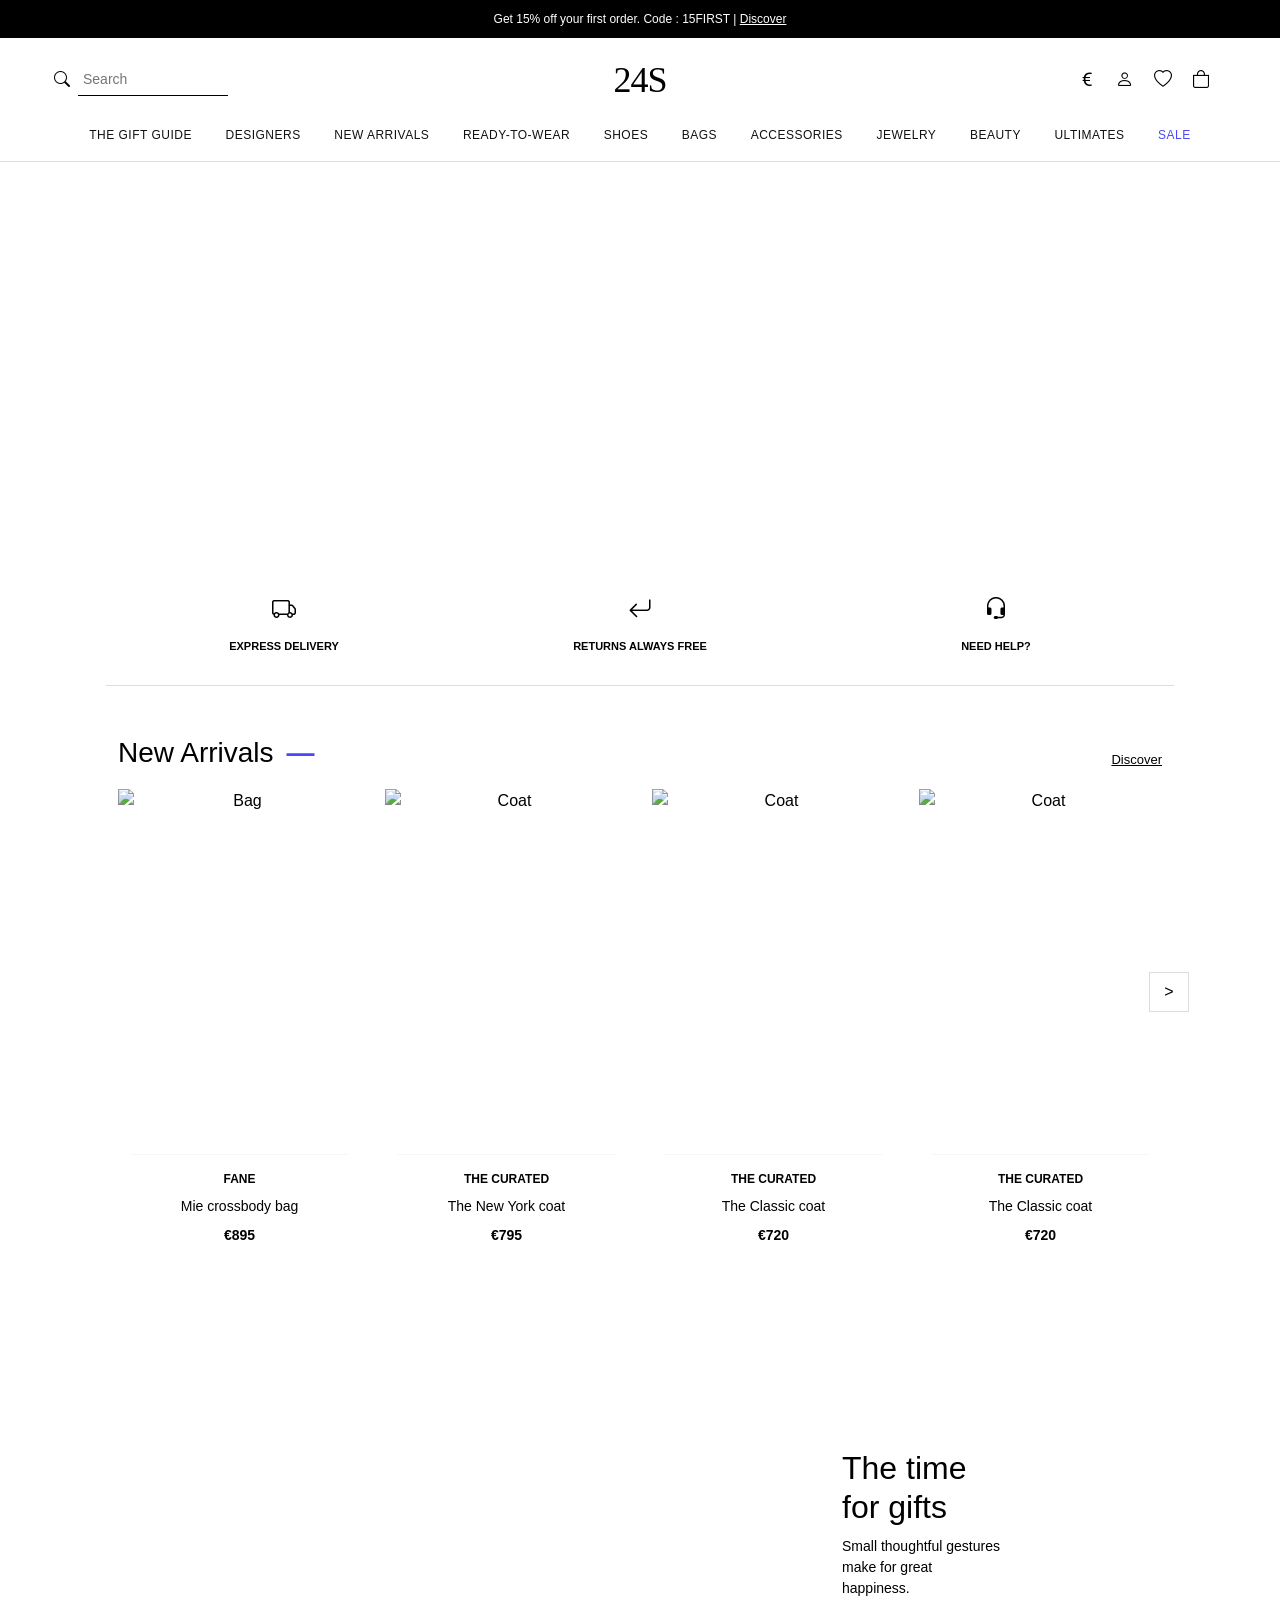
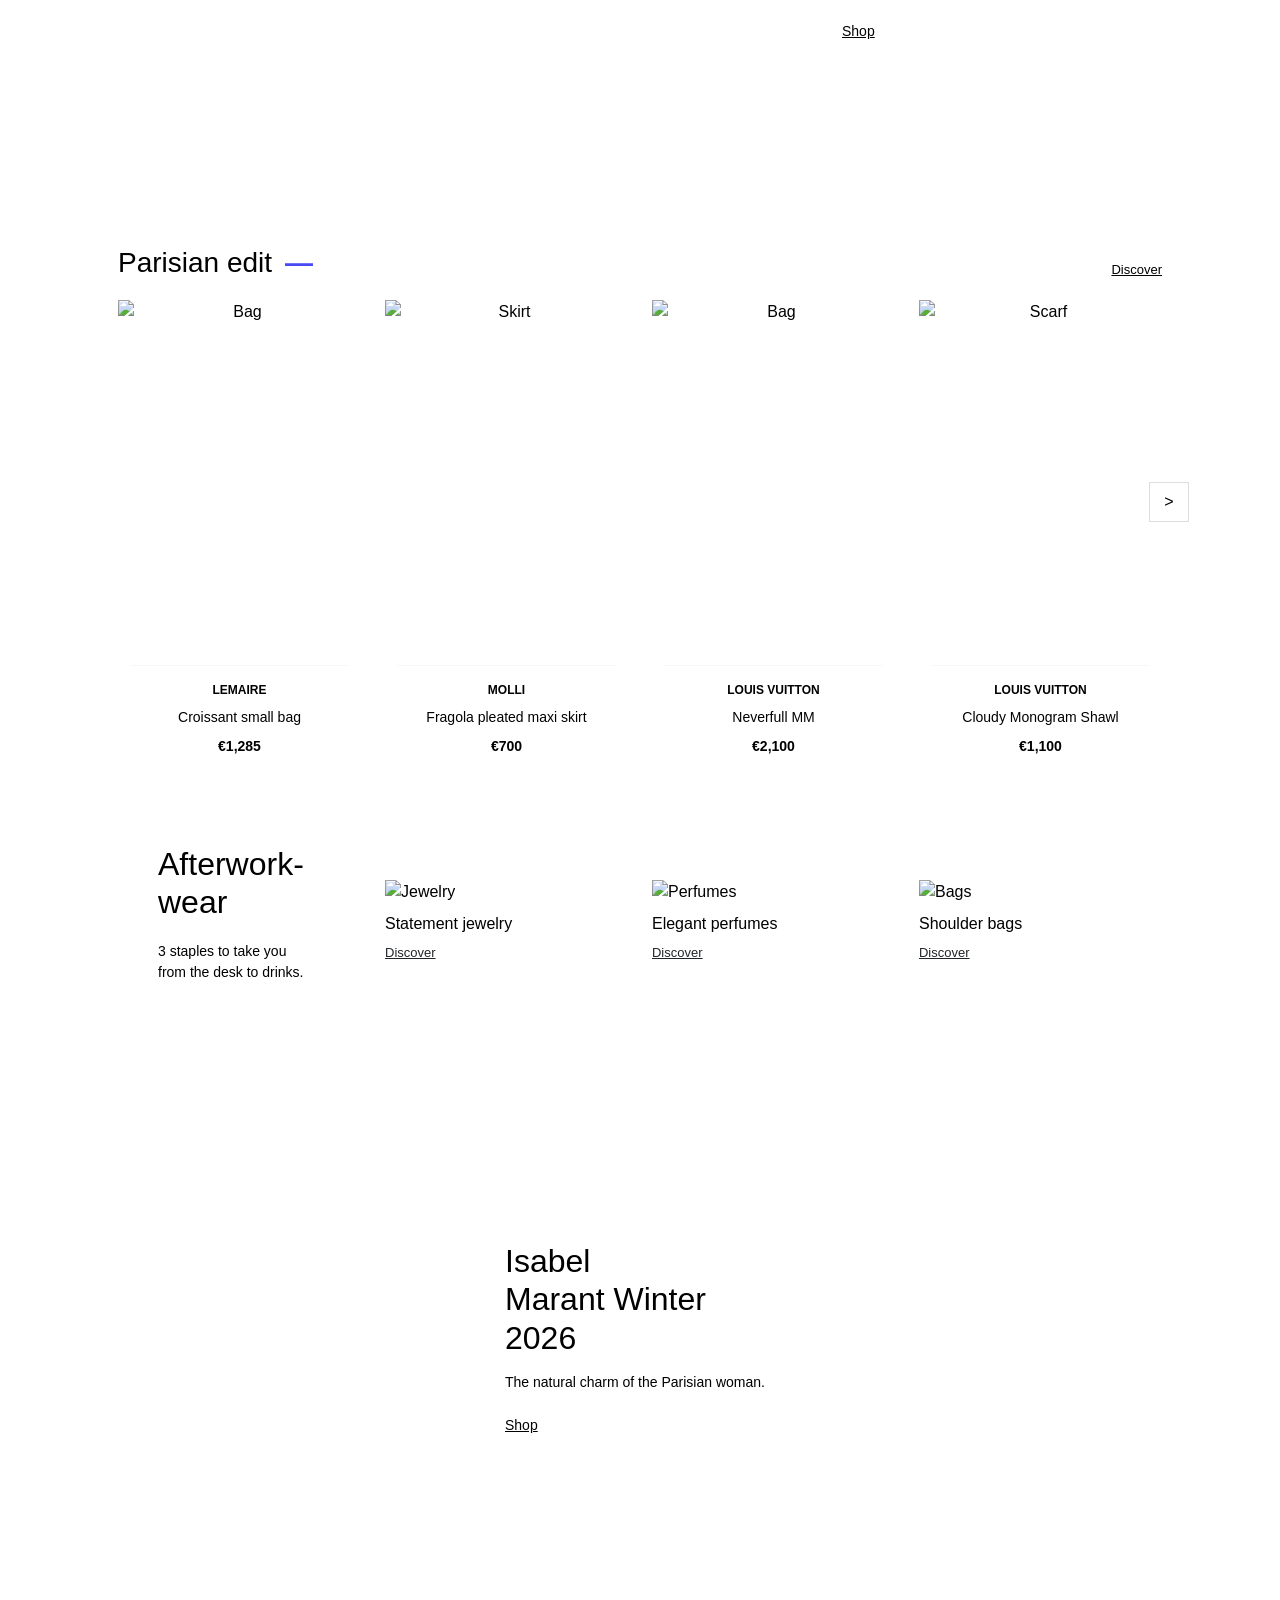
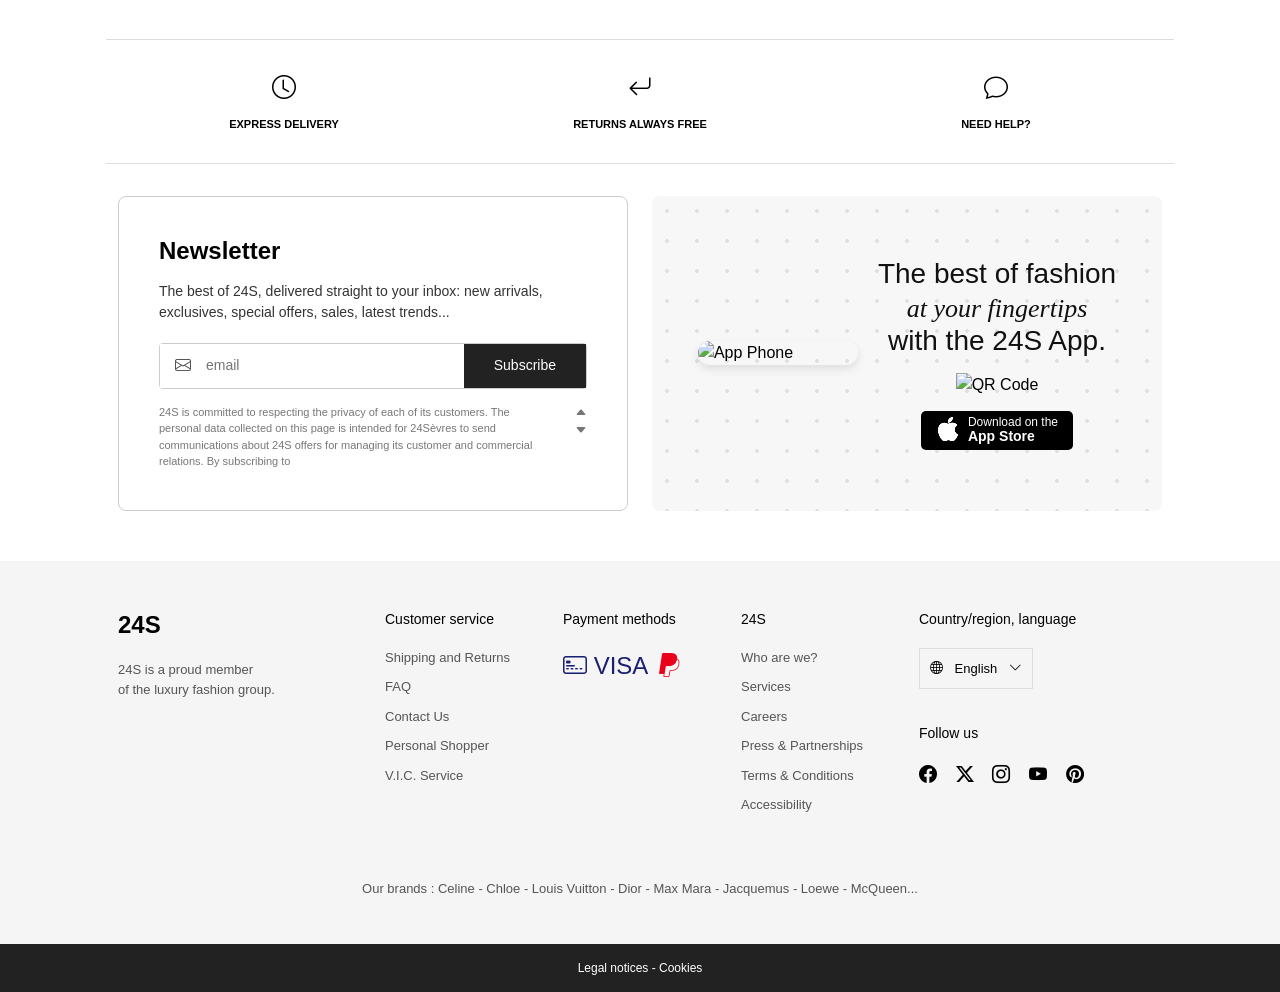
==== midterm/index.html @ 33069386 "midterm: baseline copy" ====
<!doctype html>
<html lang="en">
  <head>
    <meta charset="UTF-8" />
    <meta name="viewport" content="width=device-width, initial-scale=1.0" />
    <title>24S Store</title>
    <link
      href="https://cdn.jsdelivr.net/npm/bootstrap@5.3.2/dist/css/bootstrap.min.css"
      rel="stylesheet"
    />
    <link
      rel="stylesheet"
      href="https://cdn.jsdelivr.net/npm/bootstrap-icons@1.11.1/font/bootstrap-icons.css"
    />
    <link rel="stylesheet" href="css/styles.css" />
  </head>
  <body>
    <!-- Top Bar -->
    <div class="top-bar">
      Get 15% off your first order. Code : 15FIRST |
      <a href="#" style="color: white">Discover</a>
    </div>

    <!-- Header -->
    <header>
      <div class="container-fluid px-4">
        <div class="row header-top align-items-center">
          <div class="col-5 d-flex align-items-center">
            <button
              class="navbar-toggler border-0 d-lg-none me-3"
              type="button"
              data-bs-toggle="collapse"
              data-bs-target="#mainNav"
              style="background: transparent; padding: 0"
            >
              <i class="bi bi-list fs-2"></i>
            </button>
            <div class="search-box d-lg-flex">
              <i class="bi bi-search"></i>
              <input
                type="text"
                placeholder="Search"
                class="d-none d-lg-block ms-2"
              />
            </div>
          </div>
          <div class="col-2 text-center">
            <a href="index.html" class="logo">24S</a>
          </div>
          <div class="col-5 d-flex justify-content-end align-items-center">
            <div class="icons d-md-flex me-3">
              <a href="#"><i class="bi bi-currency-euro"></i></a>
              <a href="#"><i class="bi bi-person"></i></a>
              <a href="#"><i class="bi bi-heart"></i></a>
              <a href="#"><i class="bi bi-bag"></i></a>
            </div>
          </div>
        </div>

        <div class="collapse d-lg-block" id="mainNav">
          <ul class="nav-links list-unstyled">
            <li class="nav-item">
              <a href="#">The Gift Guide</a>
              <div class="dropdown-menu">
                <div class="row">
                  <div class="col-lg-3 col-6">
                    <a href="#" class="dropdown-item">Gifts for Her</a
                    ><a href="#" class="dropdown-item">Gifts for Him</a>
                  </div>
                  <div class="col-lg-3 col-6">
                    <a href="#" class="dropdown-item">Under €100</a
                    ><a href="#" class="dropdown-item">Under €200</a>
                  </div>
                  <div class="col-lg-3 col-6">
                    <a href="#" class="dropdown-item">Luxury Gifts</a
                    ><a href="#" class="dropdown-item">Beauty Gifts</a>
                  </div>
                  <div class="col-lg-3 col-6">
                    <a href="#" class="dropdown-item">Gift Cards</a
                    ><a href="#" class="dropdown-item">View All</a>
                  </div>
                </div>
              </div>
            </li>
            <li class="nav-item">
              <a href="#">Designers</a>
              <div class="dropdown-menu">
                <div class="row">
                  <div class="col-lg-3 col-6">
                    <a href="#" class="dropdown-item">All brands</a
                    ><a href="#" class="dropdown-item">New brands</a>
                  </div>
                  <div class="col-lg-3 col-6">
                    <a href="#" class="dropdown-item">Chloé</a
                    ><a href="#" class="dropdown-item">Dior</a>
                  </div>
                  <div class="col-lg-3 col-6">
                    <a href="#" class="dropdown-item">Louis Vuitton</a
                    ><a href="#" class="dropdown-item">Marni</a>
                  </div>
                  <div class="col-lg-3 col-6">
                    <a href="#" class="dropdown-item">Prada</a
                    ><a href="#" class="dropdown-item">The Row</a>
                  </div>
                </div>
              </div>
            </li>
            <li class="nav-item">
              <a href="#">New Arrivals</a>
              <div class="dropdown-menu">
                <div class="row">
                  <div class="col-lg-3 col-6">
                    <a href="#" class="dropdown-item">New Today</a
                    ><a href="#" class="dropdown-item">New This Week</a>
                  </div>
                  <div class="col-lg-3 col-6">
                    <a href="#" class="dropdown-item">The Fall Edit</a
                    ><a href="#" class="dropdown-item">Winter 2026</a>
                  </div>
                  <div class="col-lg-3 col-6">
                    <a href="#" class="dropdown-item">Just Landed Bags</a
                    ><a href="#" class="dropdown-item">New Shoes</a>
                  </div>
                  <div class="col-lg-3 col-6">
                    <a href="#" class="dropdown-item">Shop All New</a
                    ><a href="#" class="dropdown-item">Trending Now</a>
                  </div>
                </div>
              </div>
            </li>
            <li class="nav-item">
              <a href="#">Ready-to-wear</a>
              <div class="dropdown-menu">
                <div class="row">
                  <div class="col-lg-3 col-6">
                    <a href="#" class="dropdown-item">Coats & Jackets</a
                    ><a href="#" class="dropdown-item">Dresses</a>
                  </div>
                  <div class="col-lg-3 col-6">
                    <a href="#" class="dropdown-item">Knitwear</a
                    ><a href="#" class="dropdown-item">Tops & Shirts</a>
                  </div>
                  <div class="col-lg-3 col-6">
                    <a href="#" class="dropdown-item">Trousers & Jeans</a
                    ><a href="#" class="dropdown-item">Skirts</a>
                  </div>
                  <div class="col-lg-3 col-6">
                    <a href="#" class="dropdown-item">Suits</a
                    ><a href="#" class="dropdown-item">Loungewear</a>
                  </div>
                </div>
              </div>
            </li>
            <li class="nav-item">
              <a href="#">Shoes</a>
              <div class="dropdown-menu">
                <div class="row">
                  <div class="col-lg-3 col-6">
                    <a href="#" class="dropdown-item">Boots</a
                    ><a href="#" class="dropdown-item">Sneakers</a>
                  </div>
                  <div class="col-lg-3 col-6">
                    <a href="#" class="dropdown-item">Heels</a
                    ><a href="#" class="dropdown-item">Flats</a>
                  </div>
                  <div class="col-lg-3 col-6">
                    <a href="#" class="dropdown-item">Sandals</a
                    ><a href="#" class="dropdown-item">Mules</a>
                  </div>
                  <div class="col-lg-3 col-6">
                    <a href="#" class="dropdown-item">Loafers</a
                    ><a href="#" class="dropdown-item">View All</a>
                  </div>
                </div>
              </div>
            </li>
            <li class="nav-item">
              <a href="#">Bags</a>
              <div class="dropdown-menu">
                <div class="row">
                  <div class="col-lg-3 col-6">
                    <a href="#" class="dropdown-item">Shoulder Bags</a
                    ><a href="#" class="dropdown-item">Tote Bags</a>
                  </div>
                  <div class="col-lg-3 col-6">
                    <a href="#" class="dropdown-item">Crossbody Bags</a
                    ><a href="#" class="dropdown-item">Clutches</a>
                  </div>
                  <div class="col-lg-3 col-6">
                    <a href="#" class="dropdown-item">Mini Bags</a
                    ><a href="#" class="dropdown-item">Backpacks</a>
                  </div>
                  <div class="col-lg-3 col-6">
                    <a href="#" class="dropdown-item">Travel Bags</a
                    ><a href="#" class="dropdown-item">View All</a>
                  </div>
                </div>
              </div>
            </li>
            <li class="nav-item">
              <a href="#">Accessories</a>
              <div class="dropdown-menu">
                <div class="row">
                  <div class="col-lg-3 col-6">
                    <a href="#" class="dropdown-item">Belts</a
                    ><a href="#" class="dropdown-item">Hats & Gloves</a>
                  </div>
                  <div class="col-lg-3 col-6">
                    <a href="#" class="dropdown-item">Scarves</a
                    ><a href="#" class="dropdown-item">Sunglasses</a>
                  </div>
                  <div class="col-lg-3 col-6">
                    <a href="#" class="dropdown-item">Wallets</a
                    ><a href="#" class="dropdown-item">Tech Accessories</a>
                  </div>
                  <div class="col-lg-3 col-6">
                    <a href="#" class="dropdown-item">Homeware</a
                    ><a href="#" class="dropdown-item">View All</a>
                  </div>
                </div>
              </div>
            </li>
            <li class="nav-item">
              <a href="#">Jewelry</a>
              <div class="dropdown-menu">
                <div class="row">
                  <div class="col-lg-3 col-6">
                    <a href="#" class="dropdown-item">Fine Jewelry</a
                    ><a href="#" class="dropdown-item">Fashion Jewelry</a>
                  </div>
                  <div class="col-lg-3 col-6">
                    <a href="#" class="dropdown-item">Necklaces</a
                    ><a href="#" class="dropdown-item">Earrings</a>
                  </div>
                  <div class="col-lg-3 col-6">
                    <a href="#" class="dropdown-item">Rings</a
                    ><a href="#" class="dropdown-item">Bracelets</a>
                  </div>
                  <div class="col-lg-3 col-6">
                    <a href="#" class="dropdown-item">Watches</a
                    ><a href="#" class="dropdown-item">View All</a>
                  </div>
                </div>
              </div>
            </li>
            <li class="nav-item">
              <a href="#">Beauty</a>
              <div class="dropdown-menu">
                <div class="row">
                  <div class="col-lg-3 col-6">
                    <a href="#" class="dropdown-item">Perfumes</a
                    ><a href="#" class="dropdown-item">Makeup</a>
                  </div>
                  <div class="col-lg-3 col-6">
                    <a href="#" class="dropdown-item">Skincare</a
                    ><a href="#" class="dropdown-item">Haircare</a>
                  </div>
                  <div class="col-lg-3 col-6">
                    <a href="#" class="dropdown-item">Bath & Body</a
                    ><a href="#" class="dropdown-item">Candles</a>
                  </div>
                  <div class="col-lg-3 col-6">
                    <a href="#" class="dropdown-item">Gift Sets</a
                    ><a href="#" class="dropdown-item">View All</a>
                  </div>
                </div>
              </div>
            </li>
            <li class="nav-item">
              <a href="#">Ultimates</a>
              <div class="dropdown-menu">
                <div class="row">
                  <div class="col-lg-3 col-6">
                    <a href="#" class="dropdown-item">The Iconic Bag</a
                    ><a href="#" class="dropdown-item">The Classic Coat</a>
                  </div>
                  <div class="col-lg-3 col-6">
                    <a href="#" class="dropdown-item">Fine Watches</a
                    ><a href="#" class="dropdown-item">High Jewelry</a>
                  </div>
                  <div class="col-lg-3 col-6">
                    <a href="#" class="dropdown-item">Rare Sneakers</a
                    ><a href="#" class="dropdown-item">Vintage Finds</a>
                  </div>
                  <div class="col-lg-3 col-6">
                    <a href="#" class="dropdown-item">Collector's Items</a
                    ><a href="#" class="dropdown-item">View All</a>
                  </div>
                </div>
              </div>
            </li>
            <li class="nav-item">
              <a href="#" class="sale-link">Sale</a>
            </li>
          </ul>
        </div>
      </div>
    </header>

    <!-- Hero -->
    <div class="hero">
      <h1>The Dinner</h1>
    </div>

    <!-- Top Features -->
    <div class="container px-4 px-lg-5">
      <div class="row features">
        <div class="col-md-4 col-12 mb-3 mb-md-0">
          <i class="bi bi-truck"></i>
          <p>Express delivery</p>
        </div>
        <div class="col-md-4 col-12 mb-3 mb-md-0">
          <i class="bi bi-arrow-return-left"></i>
          <p>Returns always free</p>
        </div>
        <div class="col-md-4 col-12">
          <i class="bi bi-headset"></i>
          <p>Need help?</p>
        </div>
      </div>
    </div>

    <!-- New Arrivals -->
    <div class="container px-4 px-lg-5">
      <div class="section-header">
        <h2 class="section-title">
          New Arrivals <span class="blue-dash">—</span>
        </h2>
        <a href="#" class="discover-link">Discover</a>
      </div>
      <div class="row position-relative">
        <div class="arrow-box d-none d-md-flex">&gt;</div>

        <!-- Product 1 (Bag) -->
        <div class="col-6 col-md-3 product">
          <a href="product.html" style="text-decoration: none; color: black">
            <div class="image-wrapper">
              <img
                src="https://images.unsplash.com/photo-1584916201218-f4242ceb4809?q=80&w=800&auto=format&fit=crop"
                class="primary-img"
                alt="Bag"
              />
              <img
                src="https://images.unsplash.com/photo-1590874103328-eac38a683ce7?q=80&w=800&auto=format&fit=crop"
                class="secondary-img"
                alt="Bag Alt"
              />
            </div>
            <hr />
            <div class="product-brand">Fane</div>
            <div class="product-name">Mie crossbody bag</div>
            <div class="product-price">€895</div>
          </a>
        </div>

        <!-- Product 2 (Coat) -->
        <div class="col-6 col-md-3 product">
          <a href="product.html" style="text-decoration: none; color: black">
            <div class="image-wrapper">
              <img
                src="https://images.unsplash.com/photo-1539533113208-f6df8cc8b543?q=80&w=800&auto=format&fit=crop"
                class="primary-img"
                alt="Coat"
              />
              <img
                src="https://images.unsplash.com/photo-1584916201218-f4242ceb4809?q=80&w=800&auto=format&fit=crop"
                class="secondary-img"
                alt="Coat Alt"
              />
            </div>
            <hr />
            <div class="product-brand">The Curated</div>
            <div class="product-name">The New York coat</div>
            <div class="product-price">€795</div>
          </a>
        </div>

        <!-- Product 3 (Coat) -->
        <div class="col-6 col-md-3 product">
          <a href="product.html" style="text-decoration: none; color: black">
            <div class="image-wrapper">
              <img
                src="https://images.unsplash.com/photo-1591047139829-d91aecb6caea?q=80&w=800&auto=format&fit=crop"
                class="primary-img"
                alt="Coat"
              />
              <img
                src="https://images.unsplash.com/photo-1539533113208-f6df8cc8b543?q=80&w=800&auto=format&fit=crop"
                class="secondary-img"
                alt="Coat Alt"
              />
            </div>
            <hr />
            <div class="product-brand">The Curated</div>
            <div class="product-name">The Classic coat</div>
            <div class="product-price">€720</div>
          </a>
        </div>

        <!-- Product 4 (Coat) -->
        <div class="col-6 col-md-3 product">
          <a href="product.html" style="text-decoration: none; color: black">
            <div class="image-wrapper">
              <img
                src="https://images.unsplash.com/photo-1539533018447-63fcce2678e3?q=80&w=800&auto=format&fit=crop](https://images.unsplash.com/photo-1539533018447-63fcce2678e3?q=80&w=800&auto=format&fit=crop"
                class="primary-img"
                alt="Coat"
              />
              <img
                src="https://images.unsplash.com/photo-1591047139829-d91aecb6caea?q=80&w=800&auto=format&fit=crop"
                class="secondary-img"
                alt="Coat Alt"
              />
            </div>
            <hr />
            <div class="product-brand">The Curated</div>
            <div class="product-name">The Classic coat</div>
            <div class="product-price">€720</div>
          </a>
        </div>
      </div>
    </div>

    <!-- Gift Banner -->
    <div class="container-fluid px-0">
      <div
        class="promo-container"
        style="
          background-image: url(&quot;https://images.unsplash.com/photo-1549465220-1a8b9238cd48?q=80&w=1600&auto=format&fit=crop&quot;);
        "
      >
        <div class="white-box">
          <h3>The time<br />for gifts</h3>
          <p>Small thoughtful gestures<br />make for great<br />happiness.</p>
          <a href="#">Shop</a>
        </div>
      </div>
    </div>

    <!-- Parisian Edit -->
    <div class="container px-4 px-lg-5">
      <div class="section-header">
        <h2 class="section-title">
          Parisian edit <span class="blue-dash">—</span>
        </h2>
        <a href="#" class="discover-link">Discover</a>
      </div>
      <div class="row position-relative">
        <div class="arrow-box d-none d-md-flex">&gt;</div>

        <!-- Product 5 (Bag) -->
        <div class="col-6 col-md-3 product">
          <a href="product.html" style="text-decoration: none; color: black">
            <div class="image-wrapper">
              <img
                src="https://images.unsplash.com/photo-1584916201218-f4242ceb4809?q=80&w=800&auto=format&fit=crop"
                class="primary-img"
                alt="Bag"
              />
              <img
                src="https://images.unsplash.com/photo-1590874103328-eac38a683ce7?q=80&w=800&auto=format&fit=crop"
                class="secondary-img"
                alt="Bag Alt"
              />
            </div>
            <hr />
            <div class="product-brand">Lemaire</div>
            <div class="product-name">Croissant small bag</div>
            <div class="product-price">€1,285</div>
          </a>
        </div>

        <!-- Product 6 (Skirt) -->
        <div class="col-6 col-md-3 product">
          <a href="product.html" style="text-decoration: none; color: black">
            <div class="image-wrapper">
              <img
                src="https://images.unsplash.com/photo-1583496661160-fb5886a0aaaa?q=80&w=800&auto=format&fit=crop](https://images.unsplash.com/photo-1583496661160-fb5886a0aaaa?q=80&w=800&auto=format&fit=crophttps://images.unsplash.com/photo-1577900232427-18219b9166a0?q=80&w=800&auto=format&fit=crop](https://images.unsplash.com/photo-1577900232427-18219b9166a0?q=80&w=800&auto=format&fit=crop"
                class="primary-img"
                alt="Skirt"
              />
              <img
                src="https://images.unsplash.com/photo-1541643600914-78b084683601?q=80&w=800&auto=format&fit=crop"
                class="secondary-img"
                alt="Skirt Alt"
              />
            </div>
            <hr />
            <div class="product-brand">Molli</div>
            <div class="product-name">Fragola pleated maxi skirt</div>
            <div class="product-price">€700</div>
          </a>
        </div>

        <!-- Product 7 (Bag) -->
        <div class="col-6 col-md-3 product">
          <a href="product.html" style="text-decoration: none; color: black">
            <div class="image-wrapper">
              <img
                src="https://images.unsplash.com/photo-1590874103328-eac38a683ce7?q=80&w=800&auto=format&fit=crop"
                class="primary-img"
                alt="Bag"
              />
              <img
                src="https://images.unsplash.com/photo-1584916201218-f4242ceb4809?q=80&w=800&auto=format&fit=crop"
                class="secondary-img"
                alt="Bag Alt"
              />
            </div>
            <hr />
            <div class="product-brand">Louis Vuitton</div>
            <div class="product-name">Neverfull MM</div>
            <div class="product-price">€2,100</div>
          </a>
        </div>

        <!-- Product 8 (Scarf) -->
        <div class="col-6 col-md-3 product">
          <a href="product.html" style="text-decoration: none; color: black">
            <div class="image-wrapper">
              <img
                src="https://images.unsplash.com/photo-1603252109303-2751441dd157?q=80&w=800&auto=format&fit=crop"
                class="primary-img"
                alt="Scarf"
              />
              <img
                src="https://images.unsplash.com/photo-1591047139829-d91aecb6caea?q=80&w=800&auto=format&fit=crop"
                class="secondary-img"
                alt="Scarf Alt"
              />
            </div>
            <hr />
            <div class="product-brand">Louis Vuitton</div>
            <div class="product-name">Cloudy Monogram Shawl</div>
            <div class="product-price">€1,100</div>
          </a>
        </div>
      </div>
    </div>

    <!-- Afterwork Wear -->
    <div class="container px-4 px-lg-5 mt-5">
      <div class="row align-items-center">
        <div class="col-md-3">
          <div class="afterwork-box">
            <h3>Afterwork-<br />wear</h3>
            <p style="font-size: 14px; margin-top: 10px">
              3 staples to take you<br />from the desk to drinks.
            </p>
          </div>
        </div>
        <div class="col-md-9">
          <div class="row">
            <div class="col-4">
              <img
                src="https://images.unsplash.com/photo-1515562141207-7a88fb7ce338?q=80&w=800&auto=format&fit=crop](https://images.unsplash.com/photo-1515562141207-7a88fb7ce338?q=80&w=800&auto=format&fit=crop"
                alt="Jewelry"
                style="width: 100%; height: 350px; object-fit: cover"
              />
              <p class="mt-2 mb-1">Statement jewelry</p>
              <a href="#" class="text-dark" style="font-size: 13px">Discover</a>
            </div>
            <div class="col-4">
              <img
                src="https://images.unsplash.com/photo-1541643600914-78b084683601?q=80&w=600&auto=format&fit=crop"
                alt="Perfumes"
                style="width: 100%; height: 350px; object-fit: cover"
              />
              <p class="mt-2 mb-1">Elegant perfumes</p>
              <a href="#" class="text-dark" style="font-size: 13px">Discover</a>
            </div>
            <div class="col-4">
              <img
                src="https://images.unsplash.com/photo-1591561954557-26941169b49e?q=80&w=600&auto=format&fit=crop"
                alt="Bags"
                style="width: 100%; height: 350px; object-fit: cover"
              />
              <p class="mt-2 mb-1">Shoulder bags</p>
              <a href="#" class="text-dark" style="font-size: 13px">Discover</a>
            </div>
          </div>
        </div>
      </div>
    </div>

    <!-- Isabel Marant Banner -->
    <div class="container-fluid px-0">
      <div class="isabel-banner">
        <div class="isabel-box">
          <h3>Isabel<br />Marant Winter<br />2026</h3>
          <p>The natural charm of the Parisian woman.</p>
          <a href="#">Shop</a>
        </div>
      </div>
    </div>

    <!-- Bottom Features & Newsletter Section -->
    <div class="container px-4 px-lg-5">
      <div class="row features top-border">
        <div class="col-md-4 col-12 mb-3 mb-md-0">
          <i class="bi bi-clock"></i>
          <p>Express delivery</p>
        </div>
        <div class="col-md-4 col-12 mb-3 mb-md-0">
          <i class="bi bi-arrow-return-left"></i>
          <p>Returns always free</p>
        </div>
        <div class="col-md-4 col-12">
          <i class="bi bi-chat"></i>
          <p>Need help?</p>
        </div>
      </div>

      <div class="row g-4 mt-2 mb-5">
        <div class="col-lg-6">
          <div class="newsletter-box">
            <h3>Newsletter</h3>
            <p>
              The best of 24S, delivered straight to your inbox: new arrivals,
              exclusives, special offers, sales, latest trends...
            </p>
            <div class="newsletter-input-group">
              <span><i class="bi bi-envelope"></i></span>
              <input type="email" placeholder="email" />
              <button type="button">Subscribe</button>
            </div>
            <div class="newsletter-disclaimer">
              <div style="max-width: 90%">
                24S is committed to respecting the privacy of each of its
                customers. The personal data collected on this page is intended
                for 24Sèvres to send communications about 24S offers for
                managing its customer and commercial relations. By subscribing
                to
              </div>
              <div class="d-flex flex-column">
                <i class="bi bi-caret-up-fill"></i>
                <i class="bi bi-caret-down-fill"></i>
              </div>
            </div>
          </div>
        </div>

        <div class="col-lg-6">
          <div class="app-box">
            <img
              src="https://images.unsplash.com/photo-1555774698-0b77e0d5fac6?q=80&w=300&auto=format&fit=crop"
              alt="App Phone"
              class="app-phone-img"
            />
            <div class="app-text-content">
              <h2>
                The best of fashion<br />
                <em>at your fingertips</em><br />
                with the 24S App.
              </h2>
              <img
                src="https://api.qrserver.com/v1/create-qr-code/?size=150x150&data=https://www.24s.com"
                alt="QR Code"
                class="qr-code-img"
              />
              <br />
              <a href="#" class="app-store-btn mt-1">
                <i class="bi bi-apple"></i>
                <div>
                  Download on the<br />
                  <strong style="font-size: 14px">App Store</strong>
                </div>
              </a>
            </div>
          </div>
        </div>
      </div>
    </div>

    <!-- Footer -->
    <footer>
      <div class="container px-4 px-lg-5">
        <div class="row">
          <div class="col-lg-3 col-md-6 mb-4">
            <h4 style="font-size: 24px; font-weight: bold; margin-bottom: 20px">
              24S
            </h4>
            <p style="color: #555; line-height: 1.6">
              24S is a proud member<br />of the luxury fashion group.
            </p>
          </div>
          <div class="col-lg-2 col-md-6 mb-4">
            <h6>Customer service</h6>
            <ul>
              <li><a href="#">Shipping and Returns</a></li>
              <li><a href="#">FAQ</a></li>
              <li><a href="#">Contact Us</a></li>
              <li><a href="#">Personal Shopper</a></li>
              <li><a href="#">V.I.C. Service</a></li>
            </ul>
          </div>
          <div class="col-lg-2 col-md-6 mb-4">
            <h6>Payment methods</h6>
            <div class="d-flex flex-wrap gap-2">
              <span style="font-size: 24px; color: #1a1f71"
                ><i class="bi bi-credit-card-2-front"></i> VISA</span
              >
              <span style="font-size: 24px; color: #eb001b"
                ><i class="bi bi-paypal"></i
              ></span>
            </div>
          </div>
          <div class="col-lg-2 col-md-6 mb-4">
            <h6>24S</h6>
            <ul>
              <li><a href="#">Who are we?</a></li>
              <li><a href="#">Services</a></li>
              <li><a href="#">Careers</a></li>
              <li><a href="#">Press & Partnerships</a></li>
              <li><a href="#">Terms & Conditions</a></li>
              <li><a href="#">Accessibility</a></li>
            </ul>
          </div>
          <div class="col-lg-3 col-md-12 mb-4">
            <h6>Country/region, language</h6>
            <div
              style="
                border: 1px solid #ddd;
                padding: 10px;
                display: inline-block;
                margin-bottom: 20px;
              "
            >
              <i class="bi bi-globe me-2"></i> English
              <i class="bi bi-chevron-down ms-2"></i>
            </div>
            <h6 class="mt-3">Follow us</h6>
            <div class="social-icons mt-2">
              <a href="#"><i class="bi bi-facebook"></i></a>
              <a href="#"><i class="bi bi-twitter-x"></i></a>
              <a href="#"><i class="bi bi-instagram"></i></a>
              <a href="#"><i class="bi bi-youtube"></i></a>
              <a href="#"><i class="bi bi-pinterest"></i></a>
            </div>
          </div>
        </div>
        <div class="row text-center mt-4">
          <div class="col-12">
            <p style="color: #555; font-size: 13px">
              Our brands : Celine - Chloe - Louis Vuitton - Dior - Max Mara -
              Jacquemus - Loewe - McQueen...
            </p>
          </div>
        </div>
      </div>
      <div class="footer-bottom">Legal notices - Cookies</div>
    </footer>

    <!-- Bootstrap JS (Only needed for the Mobile Hamburger Menu) -->
    <script src="https://cdn.jsdelivr.net/npm/bootstrap@5.3.2/dist/js/bootstrap.bundle.min.js"></script>
  </body>
</html>
---- midterm/css/styles.css ----
/* Basic font setup */
body {
  font-family: Arial, sans-serif;
  margin: 0;
  padding: 0;
  color: #000;
}

/* Top black bar */
.top-bar {
  background-color: #000;
  color: #fff;
  text-align: center;
  font-size: 12px;
  padding: 10px;
}

/* Header & Navbar */
header {
  border-bottom: 1px solid #ddd;
  padding: 15px 30px 0 30px;
}

.search-box {
  display: flex;
  align-items: center;
}

.search-box input {
  border: none;
  border-bottom: 1px solid #000;
  outline: none;
  padding: 5px;
  font-size: 14px;
  margin-left: 10px;
  width: 150px;
}

.logo {
  font-family: "Times New Roman", serif;
  font-size: 36px;
  font-weight: normal;
  letter-spacing: -1px;
  text-decoration: none;
  color: #000;
  text-align: center;
  display: block;
}

.icons a {
  color: #000;
  text-decoration: none;
  margin-left: 20px;
  font-size: 18px;
}

/* Nav Links */
.nav-links {
  display: flex;
  justify-content: space-between;
  padding: 15px 3% 0 3%;
  position: relative;
  margin: 0;
}

.nav-links > li {
  padding-bottom: 15px; /* Keeps hover active */
}

.nav-links a {
  font-family:
    -apple-system, BlinkMacSystemFont, "Segoe UI", Roboto, Helvetica, Arial,
    sans-serif;
  text-decoration: none;
  color: #111;
  font-size: 12px;
  font-weight: 400;
  letter-spacing: 0.5px;
  text-transform: uppercase;
  position: relative;
}

.nav-links a:hover {
  color: #4a4af5;
}

.nav-links a.sale-link {
  color: #4a4af5;
}

/* --- DESKTOP DROPDOWN (Hover) --- */
@media (min-width: 992px) {
  .nav-item {
    position: static;
    /* Removed the flex-direction: column you had here, it breaks the layout */
  }

  .nav-item .dropdown-menu {
    display: none;
    position: absolute;
    top: 100%;
    left: 0;
    width: 100%;
    background-color: #fff;
    border: none;
    border-radius: 0;
    box-shadow: 0 10px 30px rgba(0, 0, 0, 0.05);
    padding: 40px;
    margin-top: 0;
    z-index: 1000;
  }

  /* Show on hover for desktop */
  .nav-item:hover .dropdown-menu {
    display: block;
  }
}

/* --- MOBILE DROPDOWN (Click/Tap to open) --- */
@media (max-width: 991.98px) {
  /* Stack the main menu items vertically */
  .nav-links {
    flex-direction: column;
    padding: 10px 0;
    gap: 0;
  }

  .nav-links > li {
    width: 100%;
    text-align: center;
    padding-bottom: 0;
  }

  .nav-links a {
    display: block;
    padding: 15px 0;
    border-bottom: 1px solid #eee;
  }

  /* Mobile Dropdown Styling */
  .nav-item .dropdown-menu {
    display: none; /* Hidden by default */
    position: static;
    box-shadow: none;
    padding: 0;
    background-color: #f9f9f9;
  }

  /* THIS IS THE MAGIC: When the menu item is tapped (focused), show the dropdown */
  .nav-item:focus-within .dropdown-menu {
    display: block;
  }

  /* Stack the dropdown columns vertically on mobile */
  .dropdown-menu .row {
    flex-direction: column;
    margin: 0;
  }

  .dropdown-menu .col-lg-3,
  .dropdown-menu .col-6 {
    width: 100%;
    max-width: 100%;
    flex: 0 0 100%;
  }

  .dropdown-item {
    text-align: center;
    padding: 10px 0;
    font-size: 13px;
    border-bottom: 1px solid #eee;
  }
}

/* --- Common Dropdown Styling (Works on both) --- */
.dropdown-menu .row {
  max-width: 1200px;
  margin: 0 auto;
}

.dropdown-item {
  font-size: 14px;
  color: #333;
  padding: 10px 0;
  background: transparent;
}

.dropdown-item:hover {
  background: transparent;
  color: #4a4af5;
  text-decoration: underline;
}

/* Hero */
.hero {
  background-image: url("https://images.unsplash.com/photo-1490481651871-ab68de25d43d?q=80&w=2070&auto=format&fit=crop");
  background-size: cover;
  background-position: center;
  height: 400px;
  display: flex;
  align-items: center;
  padding-left: 10%;
}

.hero h1 {
  color: white;
  font-size: 50px;
  font-family: "Times New Roman", serif;
  font-style: italic;
}

/* Features */
.features {
  padding: 30px 0;
  border-bottom: 1px solid #ddd;
  text-align: center;
  font-size: 11px;
  font-weight: bold;
  text-transform: uppercase;
}

.features i {
  font-size: 24px;
  display: block;
  margin-bottom: 10px;
}

.features p {
  margin: 0;
}

/* Section Titles */
.section-header {
  display: flex;
  justify-content: space-between;
  align-items: flex-end;
  margin-top: 50px;
  margin-bottom: 20px;
}

.section-title {
  font-size: 28px;
  font-weight: normal;
  margin: 0;
}

.blue-dash {
  color: #4a4af5;
  font-weight: bold;
  margin-left: 5px;
}

.discover-link {
  font-size: 13px;
  color: #000;
  text-decoration: underline;
}

/* --- PRODUCTS (UPDATED FOR HOVER IMAGE SWAP) --- */
.product {
  text-align: center;
}

.image-wrapper {
  position: relative;
  width: 100%;
  height: 350px; /* Fixed height for all product images */
  margin-bottom: 15px;
  overflow: hidden;
}

.image-wrapper img {
  position: absolute;
  top: 0;
  left: 0;
  width: 100%;
  height: 100%;
  object-fit: cover;
  transition: opacity 0.4s ease-in-out; /* Smooth fade effect */
}

.image-wrapper .primary-img {
  opacity: 1;
  z-index: 1;
}

.image-wrapper .secondary-img {
  opacity: 0;
  z-index: 2;
}

/* When hovering over the product card, hide primary, show secondary */
.product:hover .primary-img {
  opacity: 0;
}

.product:hover .secondary-img {
  opacity: 1;
}

.product hr {
  margin: 15px auto;
  width: 90%;
  border-top: 1px solid #ddd;
}

.product-brand {
  font-size: 12px;
  font-weight: bold;
  text-transform: uppercase;
}

.product-name {
  font-size: 14px;
  color: #000;
  margin: 8px 0;
}

.product-price {
  font-size: 14px;
  font-weight: bold;
}

/* Carousel Arrow Box */
.arrow-box {
  position: absolute;
  top: 40%;
  right: -15px;
  background-color: #fff;
  border: 1px solid #ddd;
  width: 40px;
  height: 40px;
  display: flex;
  align-items: center;
  justify-content: center;
  cursor: pointer;
  z-index: 10;
  font-size: 16px;
}

/* Promo Banners */
.promo-container {
  background-size: cover;
  background-position: center;
  height: 500px;
  display: flex;
  align-items: center;
  justify-content: flex-end;
  padding-right: 10%;
  margin-top: 50px;
}

.white-box {
  background-color: #fff;
  padding: 40px;
  width: 350px;
}

.white-box h3 {
  font-size: 32px;
  font-weight: normal;
  margin-bottom: 10px;
}

.white-box p {
  font-size: 14px;
  margin-bottom: 20px;
}

.white-box a {
  color: #000;
  font-size: 14px;
  text-decoration: underline;
}

/* Afterwork Wear */
.afterwork-box {
  background-color: #fff;
  padding: 40px;
  height: 100%;
  display: flex;
  flex-direction: column;
  justify-content: center;
}

.afterwork-box h3 {
  font-size: 32px;
  font-weight: normal;
  margin-bottom: 10px;
}

/* Isabel Marant Banner */
.isabel-banner {
  background-image: url("https://images.unsplash.com/photo-1541099649105-f69ad21f3246?q=80&w=2070&auto=format&fit=crop");
  background-size: cover;
  background-position: center;
  height: 500px;
  display: flex;
  align-items: center;
  justify-content: center;
  margin-top: 50px;
}

.isabel-box {
  background-color: rgba(255, 255, 255, 0.9);
  padding: 40px;
  width: 350px;
}

.isabel-box h3 {
  font-size: 32px;
  font-weight: normal;
  margin-bottom: 15px;
  line-height: 1.2;
}

.isabel-box p {
  font-size: 14px;
  margin-bottom: 20px;
}

.isabel-box a {
  color: #000;
  font-size: 14px;
  text-decoration: underline;
}

/* --- Newsletter & App Section --- */
.top-border {
  border-top: 1px solid #ddd;
  margin-top: 50px;
}

.newsletter-box {
  border: 1px solid #ccc;
  border-radius: 8px;
  padding: 40px;
  background-color: #fff;
  height: 100%;
}

.newsletter-box h3 {
  font-size: 24px;
  font-weight: bold;
  margin-bottom: 15px;
}

.newsletter-box p {
  font-size: 14px;
  color: #333;
  margin-bottom: 20px;
}

.newsletter-input-group {
  display: flex;
  border: 1px solid #ccc;
  border-radius: 4px;
  margin-bottom: 15px;
}

.newsletter-input-group span {
  background: #fff;
  border: none;
  padding: 10px 15px;
  color: #555;
}

.newsletter-input-group input {
  border: none;
  outline: none;
  flex-grow: 1;
  padding: 10px 0;
  font-size: 14px;
}

.newsletter-input-group button {
  background-color: #222;
  color: #fff;
  border: none;
  padding: 10px 30px;
  font-size: 14px;
  font-weight: 500;
}

.newsletter-disclaimer {
  font-size: 11px;
  color: #777;
  line-height: 1.5;
  display: flex;
  justify-content: space-between;
}
.newsletter-disclaimer i {
  font-size: 12px;
  cursor: pointer;
}

/* App Box */
.app-box {
  background-color: #f7f7f7;
  background-image: radial-gradient(#e0e0e0 2px, transparent 2px);
  background-size: 30px 30px;
  border-radius: 8px;
  padding: 30px;
  height: 100%;
  display: flex;
  align-items: center;
  justify-content: center;
  gap: 20px;
}

.app-phone-img {
  width: 160px;
  border-radius: 15px;
  box-shadow: 0 4px 10px rgba(0, 0, 0, 0.1);
}

.app-text-content {
  text-align: center;
}

.app-text-content h2 {
  font-size: 28px;
  font-family: sans-serif;
  margin-bottom: 15px;
  line-height: 1.2;
  color: #111;
}

.app-text-content h2 em {
  font-family: "Times New Roman", serif;
  font-size: 26px;
}

.qr-code-img {
  width: 80px;
  margin-bottom: 10px;
}

.app-store-btn {
  display: inline-flex;
  align-items: center;
  background-color: #000;
  color: #fff;
  text-decoration: none;
  padding: 5px 15px;
  border-radius: 5px;
  font-size: 12px;
  text-align: left;
  line-height: 1.1;
}

.app-store-btn i {
  font-size: 24px;
  margin-right: 8px;
}

.app-store-btn:hover {
  color: #fff;
  background-color: #333;
}

/* Footer */
footer {
  background-color: #f5f5f5;
  padding: 50px 0 0 0;
  margin-top: 50px;
  font-size: 13px;
}

footer h6 {
  font-size: 14px;
  font-weight: normal;
  margin-bottom: 20px;
}

footer ul {
  list-style: none;
  padding: 0;
}

footer ul li {
  margin-bottom: 10px;
}

footer ul a {
  color: #555;
  text-decoration: none;
  font-size: 13px;
}

.social-icons a {
  color: #000;
  font-size: 18px;
  margin-right: 15px;
}

.footer-bottom {
  background-color: #222;
  color: #fff;
  text-align: center;
  padding: 15px;
  margin-top: 30px;
  font-size: 12px;
}

/* --- PRODUCT PAGE SPECIFIC STYLES --- */
.breadcrumb-text {
  font-size: 13px;
  color: #555;
  margin-top: 20px;
  margin-bottom: 30px;
}
.breadcrumb-text a {
  color: #555;
  text-decoration: none;
}
.breadcrumb-text i {
  font-size: 10px;
  margin: 0 5px;
}

.product-info-box {
  background-color: #f9f9f9;
  padding: 40px;
}

.new-badge {
  display: inline-block;
  border: 1px solid #4a4af5;
  color: #4a4af5;
  font-size: 11px;
  padding: 3px 8px;
  text-transform: uppercase;
  margin-bottom: 20px;
}

.product-info-box h4 {
  font-size: 18px;
  font-weight: bold;
  text-transform: uppercase;
  margin-bottom: 5px;
}

.product-info-box h2 {
  font-size: 22px;
  font-weight: normal;
  margin-bottom: 15px;
}

.product-info-box .price {
  font-size: 18px;
  font-weight: bold;
  margin-bottom: 20px;
}

.color-options {
  margin-bottom: 20px;
}
.color-options span {
  font-size: 13px;
  color: #555;
}
.color-circle {
  display: inline-block;
  width: 24px;
  height: 24px;
  border-radius: 50%;
  margin-right: 10px;
  vertical-align: middle;
  cursor: pointer;
}

.size-box {
  border: 1px solid #000;
  padding: 15px;
  display: flex;
  justify-content: space-between;
  align-items: center;
  margin-bottom: 15px;
  font-size: 14px;
  cursor: pointer;
}

.add-to-cart-row {
  display: flex;
  gap: 10px;
  margin-bottom: 20px;
}

.btn-add-cart {
  background-color: #000;
  color: #fff;
  border: none;
  flex-grow: 1;
  padding: 15px;
  font-size: 14px;
  font-weight: bold;
}

.btn-heart {
  background-color: #fff;
  border: 1px solid #000;
  width: 55px;
  display: flex;
  align-items: center;
  justify-content: center;
  cursor: pointer;
}

.free-returns {
  font-size: 13px;
  display: flex;
  align-items: center;
  gap: 10px;
  margin-bottom: 15px;
}

.find-out-more {
  font-size: 13px;
  color: #000;
  text-decoration: none;
}

.quote-section {
  padding: 60px 10%;
  text-align: center;
  font-size: 22px;
  line-height: 1.6;
  position: relative;
}
.quote-mark {
  font-size: 60px;
  color: #ccc;
  position: absolute;
  font-family: "Times New Roman", serif;
}
.quote-mark.left {
  top: 40px;
  left: 10%;
}
.quote-mark.right {
  bottom: 20px;
  right: 10%;
}

.details-section {
  padding: 40px 0;
}
.details-title {
  border-top: 2px solid #000;
  border-bottom: 1px solid #ddd;
  padding: 15px 0;
  display: flex;
  justify-content: space-between;
  font-weight: bold;
  font-size: 14px;
  text-transform: uppercase;
}
.details-content {
  font-size: 14px;
  line-height: 1.8;
  padding-top: 20px;
  color: #333;
}
.details-content strong {
  color: #000;
}
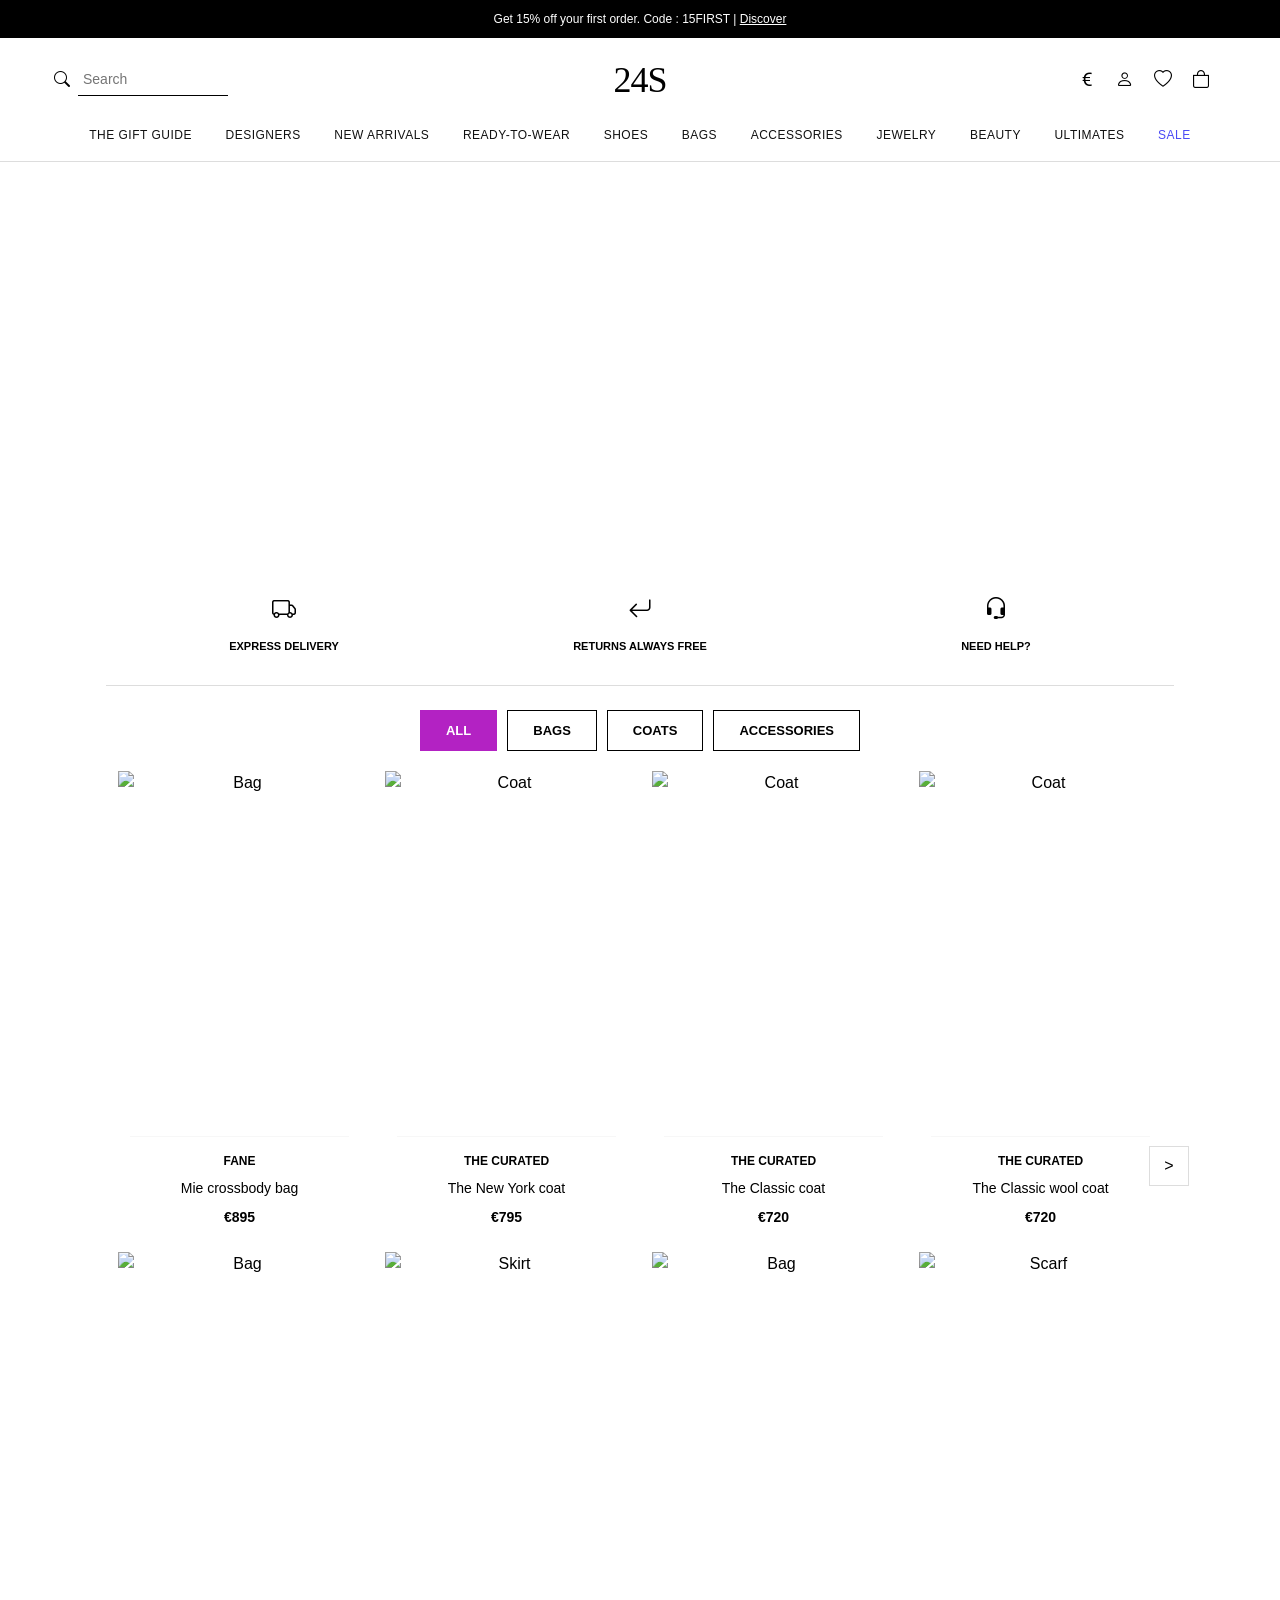
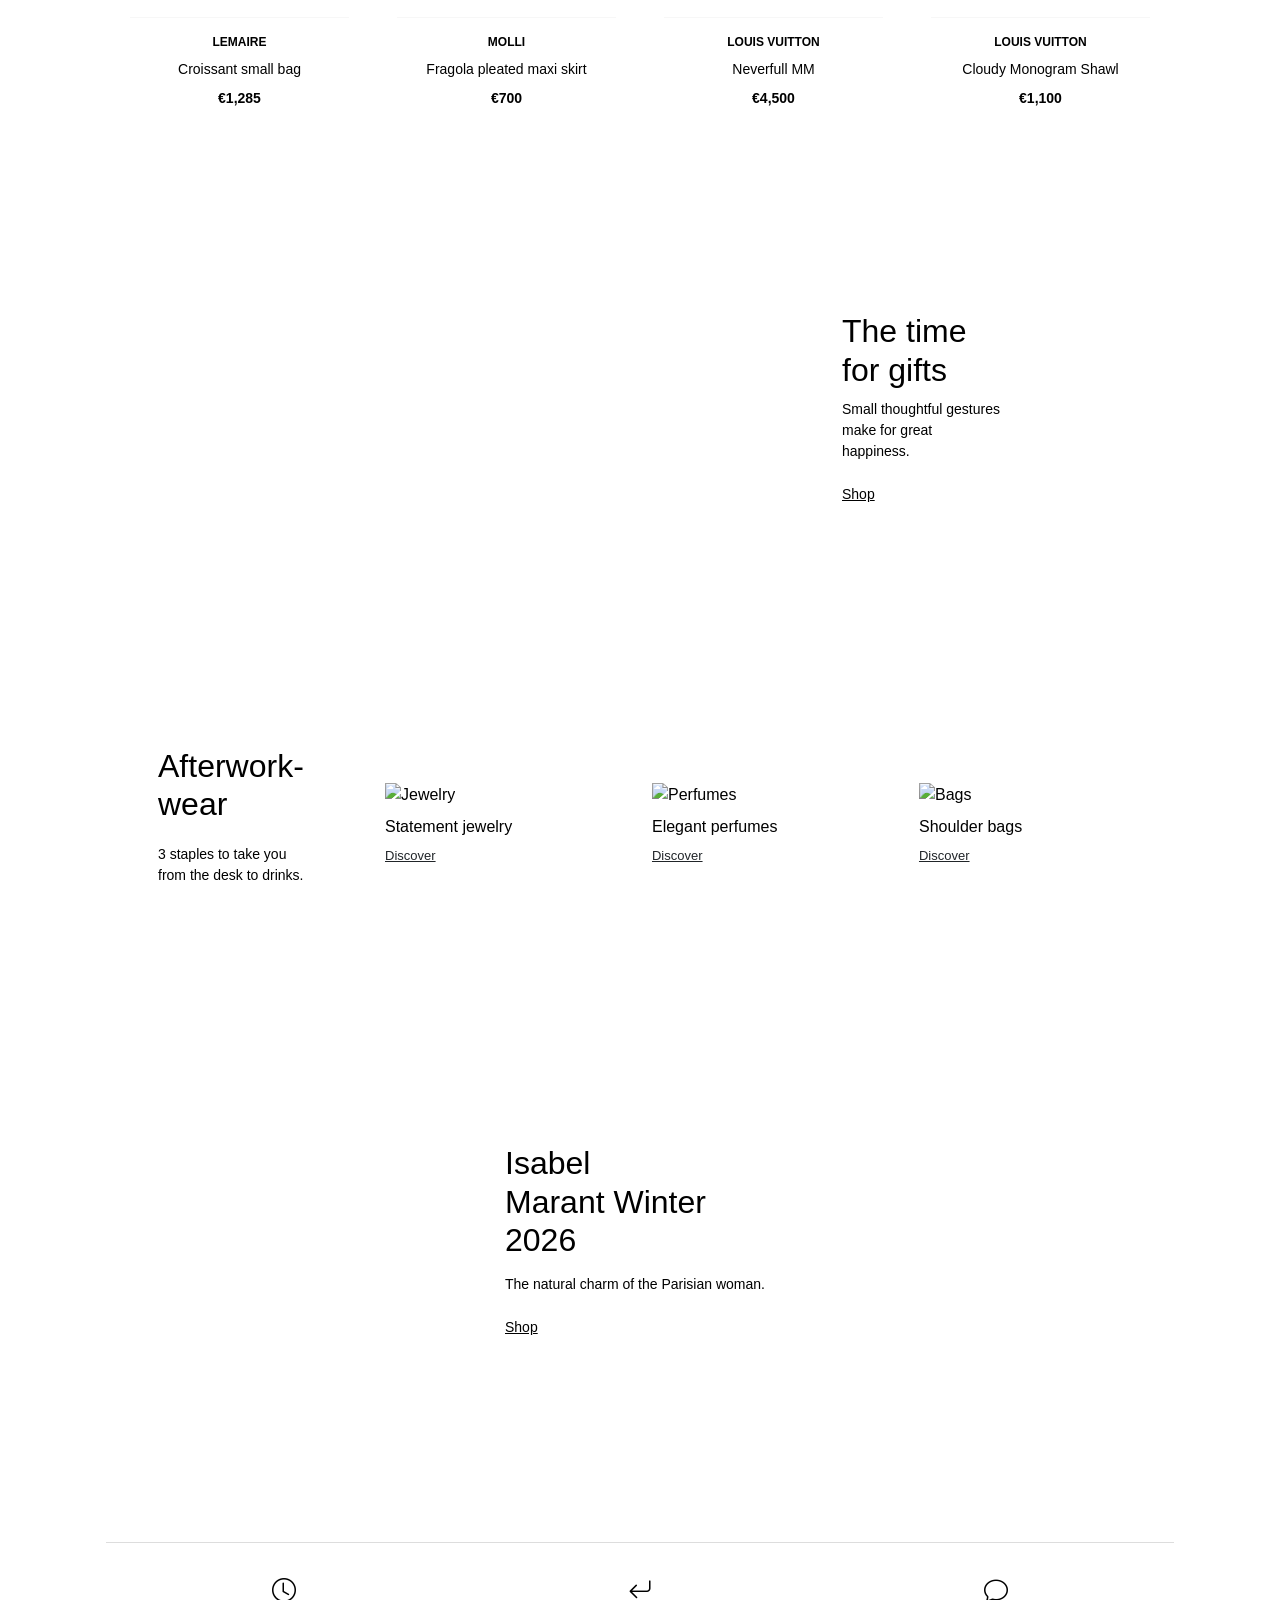
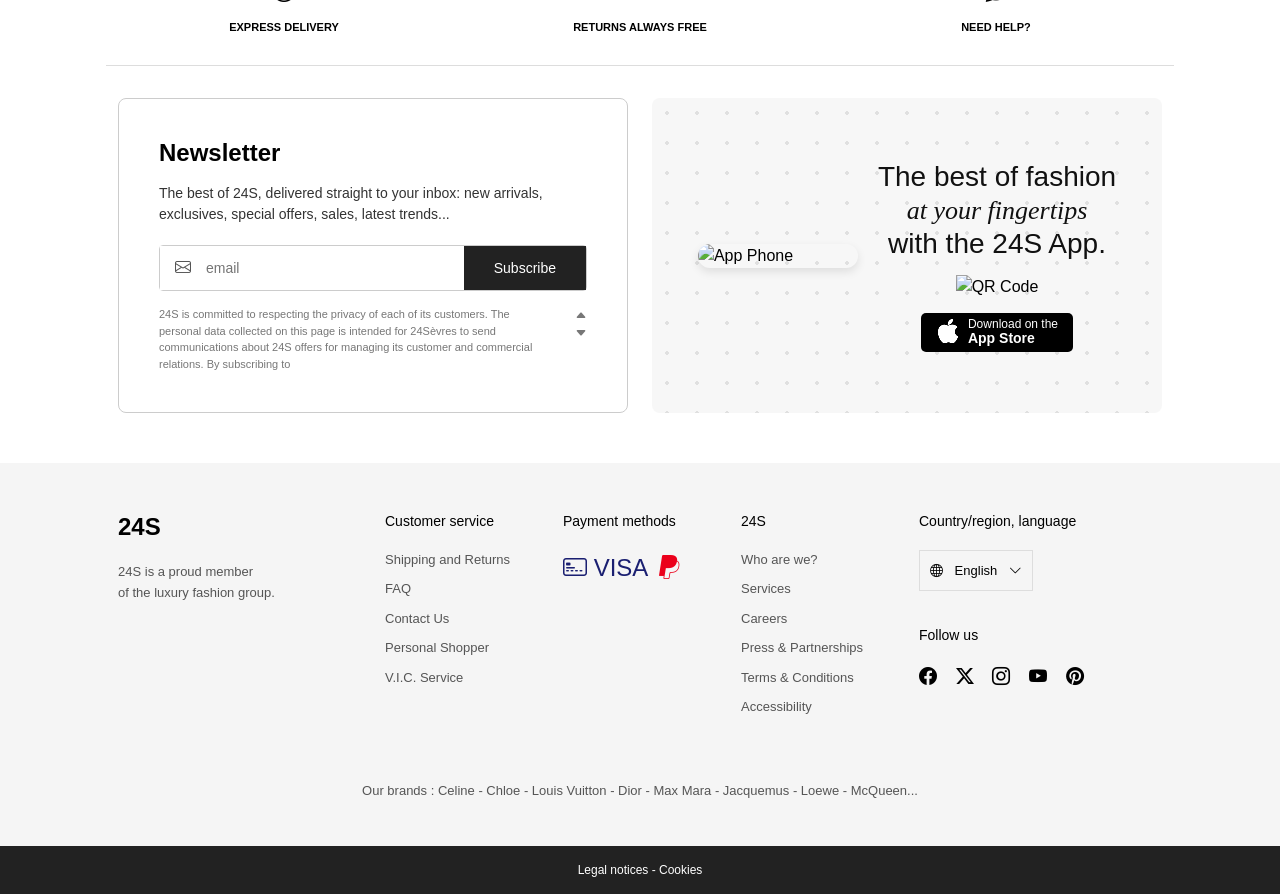
==== commit 2bb79f3f: "midterm: task 1 css filter" ====
--- a/midterm/index.html
+++ b/midterm/index.html
@@ -320,19 +320,36 @@
       </div>
     </div>
 
-    <!-- New Arrivals -->
-    <div class="container px-4 px-lg-5">
-      <div class="section-header">
-        <h2 class="section-title">
-          New Arrivals <span class="blue-dash">—</span>
-        </h2>
-        <a href="#" class="discover-link">Discover</a>
-      </div>
-      <div class="row position-relative">
+    <!-- TASK 1: CSS FILTER -->
+    <div class="container px-4 px-lg-5 mt-4">
+      <!-- The Radio Buttons -->
+      <div class="filter-container">
+        <input type="radio" name="category" id="cat-all" checked />
+        <label for="cat-all">All</label>
+
+        <input type="radio" name="category" id="cat-bags" />
+        <label for="cat-bags">Bags</label>
+
+        <input type="radio" name="category" id="cat-coats" />
+        <label for="cat-coats">Coats</label>
+
+        <input type="radio" name="category" id="cat-accessories" />
+        <label for="cat-accessories">Accessories</label>
+      </div>
+    </div>
+
+    <!-- Product Grid -->
+    <div class="container px-4 px-lg-5" id="productGridContainer">
+      <div class="row position-relative" id="productGrid">
         <div class="arrow-box d-none d-md-flex">&gt;</div>
 
         <!-- Product 1 (Bag) -->
-        <div class="col-6 col-md-3 product">
+        <div
+          class="col-6 col-md-3 product"
+          data-category="bags"
+          data-price="895"
+          data-name="mie crossbody bag"
+        >
           <a href="product.html" style="text-decoration: none; color: black">
             <div class="image-wrapper">
               <img
@@ -354,7 +371,12 @@
         </div>
 
         <!-- Product 2 (Coat) -->
-        <div class="col-6 col-md-3 product">
+        <div
+          class="col-6 col-md-3 product"
+          data-category="coats"
+          data-price="795"
+          data-name="the new york coat"
+        >
           <a href="product.html" style="text-decoration: none; color: black">
             <div class="image-wrapper">
               <img
@@ -376,7 +398,12 @@
         </div>
 
         <!-- Product 3 (Coat) -->
-        <div class="col-6 col-md-3 product">
+        <div
+          class="col-6 col-md-3 product"
+          data-category="coats"
+          data-price="720"
+          data-name="the classic coat"
+        >
           <a href="product.html" style="text-decoration: none; color: black">
             <div class="image-wrapper">
               <img
@@ -398,11 +425,16 @@
         </div>
 
         <!-- Product 4 (Coat) -->
-        <div class="col-6 col-md-3 product">
+        <div
+          class="col-6 col-md-3 product"
+          data-category="coats"
+          data-price="720"
+          data-name="the classic wool coat"
+        >
           <a href="product.html" style="text-decoration: none; color: black">
             <div class="image-wrapper">
               <img
-                src="https://images.unsplash.com/photo-1539533018447-63fcce2678e3?q=80&w=800&auto=format&fit=crop](https://images.unsplash.com/photo-1539533018447-63fcce2678e3?q=80&w=800&auto=format&fit=crop"
+                src="https://images.unsplash.com/photo-1539533018447-63fcce2678e3?q=80&w=800&auto=format&fit=crop"
                 class="primary-img"
                 alt="Coat"
               />
@@ -414,8 +446,116 @@
             </div>
             <hr />
             <div class="product-brand">The Curated</div>
-            <div class="product-name">The Classic coat</div>
+            <div class="product-name">The Classic wool coat</div>
             <div class="product-price">€720</div>
+          </a>
+        </div>
+
+        <!-- Product 5 (Bag) -->
+        <div
+          class="col-6 col-md-3 product mt-4"
+          data-category="bags"
+          data-price="1285"
+          data-name="croissant small bag"
+        >
+          <a href="product.html" style="text-decoration: none; color: black">
+            <div class="image-wrapper">
+              <img
+                src="https://images.unsplash.com/photo-1584916201218-f4242ceb4809?q=80&w=800&auto=format&fit=crop"
+                class="primary-img"
+                alt="Bag"
+              />
+              <img
+                src="https://images.unsplash.com/photo-1590874103328-eac38a683ce7?q=80&w=800&auto=format&fit=crop"
+                class="secondary-img"
+                alt="Bag Alt"
+              />
+            </div>
+            <hr />
+            <div class="product-brand">Lemaire</div>
+            <div class="product-name">Croissant small bag</div>
+            <div class="product-price">€1,285</div>
+          </a>
+        </div>
+
+        <!-- Product 6 (Accessories) -->
+        <div
+          class="col-6 col-md-3 product mt-4"
+          data-category="accessories"
+          data-price="700"
+          data-name="fragola maxi skirt"
+        >
+          <a href="product.html" style="text-decoration: none; color: black">
+            <div class="image-wrapper">
+              <img
+                src="https://images.unsplash.com/photo-1583496661160-fb5886a0aaaa?q=80&w=800&auto=format&fit=crop"
+                class="primary-img"
+                alt="Skirt"
+              />
+              <img
+                src="https://images.unsplash.com/photo-1541643600914-78b084683601?q=80&w=800&auto=format&fit=crop"
+                class="secondary-img"
+                alt="Skirt Alt"
+              />
+            </div>
+            <hr />
+            <div class="product-brand">Molli</div>
+            <div class="product-name">Fragola pleated maxi skirt</div>
+            <div class="product-price">€700</div>
+          </a>
+        </div>
+
+        <!-- Product 7 (Bag) -->
+        <div
+          class="col-6 col-md-3 product mt-4"
+          data-category="bags"
+          data-price="4500"
+          data-name="neverfull mm"
+        >
+          <a href="product.html" style="text-decoration: none; color: black">
+            <div class="image-wrapper">
+              <img
+                src="https://images.unsplash.com/photo-1590874103328-eac38a683ce7?q=80&w=800&auto=format&fit=crop"
+                class="primary-img"
+                alt="Bag"
+              />
+              <img
+                src="https://images.unsplash.com/photo-1584916201218-f4242ceb4809?q=80&w=800&auto=format&fit=crop"
+                class="secondary-img"
+                alt="Bag Alt"
+              />
+            </div>
+            <hr />
+            <div class="product-brand">Louis Vuitton</div>
+            <div class="product-name">Neverfull MM</div>
+            <div class="product-price">€4,500</div>
+          </a>
+        </div>
+
+        <!-- Product 8 (Accessories) -->
+        <div
+          class="col-6 col-md-3 product mt-4"
+          data-category="accessories"
+          data-price="1100"
+          data-name="cloudy monogram shawl"
+        >
+          <a href="product.html" style="text-decoration: none; color: black">
+            <div class="image-wrapper">
+              <img
+                src="https://images.unsplash.com/photo-1603252109303-2751441dd157?q=80&w=800&auto=format&fit=crop"
+                class="primary-img"
+                alt="Scarf"
+              />
+              <img
+                src="https://images.unsplash.com/photo-1591047139829-d91aecb6caea?q=80&w=800&auto=format&fit=crop"
+                class="secondary-img"
+                alt="Scarf Alt"
+              />
+            </div>
+            <hr />
+            <div class="product-brand">Louis Vuitton</div>
+            <div class="product-name">Cloudy Monogram Shawl</div>
+            <div class="product-price">€1,100</div>
           </a>
         </div>
       </div>
@@ -433,107 +573,6 @@
           <h3>The time<br />for gifts</h3>
           <p>Small thoughtful gestures<br />make for great<br />happiness.</p>
           <a href="#">Shop</a>
-        </div>
-      </div>
-    </div>
-
-    <!-- Parisian Edit -->
-    <div class="container px-4 px-lg-5">
-      <div class="section-header">
-        <h2 class="section-title">
-          Parisian edit <span class="blue-dash">—</span>
-        </h2>
-        <a href="#" class="discover-link">Discover</a>
-      </div>
-      <div class="row position-relative">
-        <div class="arrow-box d-none d-md-flex">&gt;</div>
-
-        <!-- Product 5 (Bag) -->
-        <div class="col-6 col-md-3 product">
-          <a href="product.html" style="text-decoration: none; color: black">
-            <div class="image-wrapper">
-              <img
-                src="https://images.unsplash.com/photo-1584916201218-f4242ceb4809?q=80&w=800&auto=format&fit=crop"
-                class="primary-img"
-                alt="Bag"
-              />
-              <img
-                src="https://images.unsplash.com/photo-1590874103328-eac38a683ce7?q=80&w=800&auto=format&fit=crop"
-                class="secondary-img"
-                alt="Bag Alt"
-              />
-            </div>
-            <hr />
-            <div class="product-brand">Lemaire</div>
-            <div class="product-name">Croissant small bag</div>
-            <div class="product-price">€1,285</div>
-          </a>
-        </div>
-
-        <!-- Product 6 (Skirt) -->
-        <div class="col-6 col-md-3 product">
-          <a href="product.html" style="text-decoration: none; color: black">
-            <div class="image-wrapper">
-              <img
-                src="https://images.unsplash.com/photo-1583496661160-fb5886a0aaaa?q=80&w=800&auto=format&fit=crop](https://images.unsplash.com/photo-1583496661160-fb5886a0aaaa?q=80&w=800&auto=format&fit=crophttps://images.unsplash.com/photo-1577900232427-18219b9166a0?q=80&w=800&auto=format&fit=crop](https://images.unsplash.com/photo-1577900232427-18219b9166a0?q=80&w=800&auto=format&fit=crop"
-                class="primary-img"
-                alt="Skirt"
-              />
-              <img
-                src="https://images.unsplash.com/photo-1541643600914-78b084683601?q=80&w=800&auto=format&fit=crop"
-                class="secondary-img"
-                alt="Skirt Alt"
-              />
-            </div>
-            <hr />
-            <div class="product-brand">Molli</div>
-            <div class="product-name">Fragola pleated maxi skirt</div>
-            <div class="product-price">€700</div>
-          </a>
-        </div>
-
-        <!-- Product 7 (Bag) -->
-        <div class="col-6 col-md-3 product">
-          <a href="product.html" style="text-decoration: none; color: black">
-            <div class="image-wrapper">
-              <img
-                src="https://images.unsplash.com/photo-1590874103328-eac38a683ce7?q=80&w=800&auto=format&fit=crop"
-                class="primary-img"
-                alt="Bag"
-              />
-              <img
-                src="https://images.unsplash.com/photo-1584916201218-f4242ceb4809?q=80&w=800&auto=format&fit=crop"
-                class="secondary-img"
-                alt="Bag Alt"
-              />
-            </div>
-            <hr />
-            <div class="product-brand">Louis Vuitton</div>
-            <div class="product-name">Neverfull MM</div>
-            <div class="product-price">€2,100</div>
-          </a>
-        </div>
-
-        <!-- Product 8 (Scarf) -->
-        <div class="col-6 col-md-3 product">
-          <a href="product.html" style="text-decoration: none; color: black">
-            <div class="image-wrapper">
-              <img
-                src="https://images.unsplash.com/photo-1603252109303-2751441dd157?q=80&w=800&auto=format&fit=crop"
-                class="primary-img"
-                alt="Scarf"
-              />
-              <img
-                src="https://images.unsplash.com/photo-1591047139829-d91aecb6caea?q=80&w=800&auto=format&fit=crop"
-                class="secondary-img"
-                alt="Scarf Alt"
-              />
-            </div>
-            <hr />
-            <div class="product-brand">Louis Vuitton</div>
-            <div class="product-name">Cloudy Monogram Shawl</div>
-            <div class="product-price">€1,100</div>
-          </a>
         </div>
       </div>
     </div>
--- a/midterm/css/styles.css
+++ b/midterm/css/styles.css
@@ -765,3 +765,45 @@
 .details-content strong {
   color: #000;
 }
+
+/* =========================================
+   TASK 1: CSS FILTER
+   ========================================= */
+.filter-container {
+  display: flex;
+  gap: 10px;
+  margin-bottom: 20px;
+  justify-content: center;
+}
+
+.filter-container input[type="radio"] {
+  display: none; /* Hide the radio circles */
+}
+
+.filter-container label {
+  padding: 10px 25px;
+  border: 1px solid #000;
+  cursor: pointer;
+  font-size: 13px;
+  font-weight: bold;
+  text-transform: uppercase;
+  transition: all 0.3s ease;
+}
+
+/* Selected state using H = hsl(294, 70%, 45%) */
+.filter-container input[type="radio"]:checked + label {
+  background-color: hsl(294, 70%, 45%);
+  color: #fff;
+  border-color: hsl(294, 70%, 45%);
+}
+
+/* The Filter Magic using :has() */
+body:has(#cat-bags:checked) .product:not([data-category="bags"]) {
+  display: none;
+}
+body:has(#cat-coats:checked) .product:not([data-category="coats"]) {
+  display: none;
+}
+body:has(#cat-accessories:checked) .product:not([data-category="accessories"]) {
+  display: none;
+}
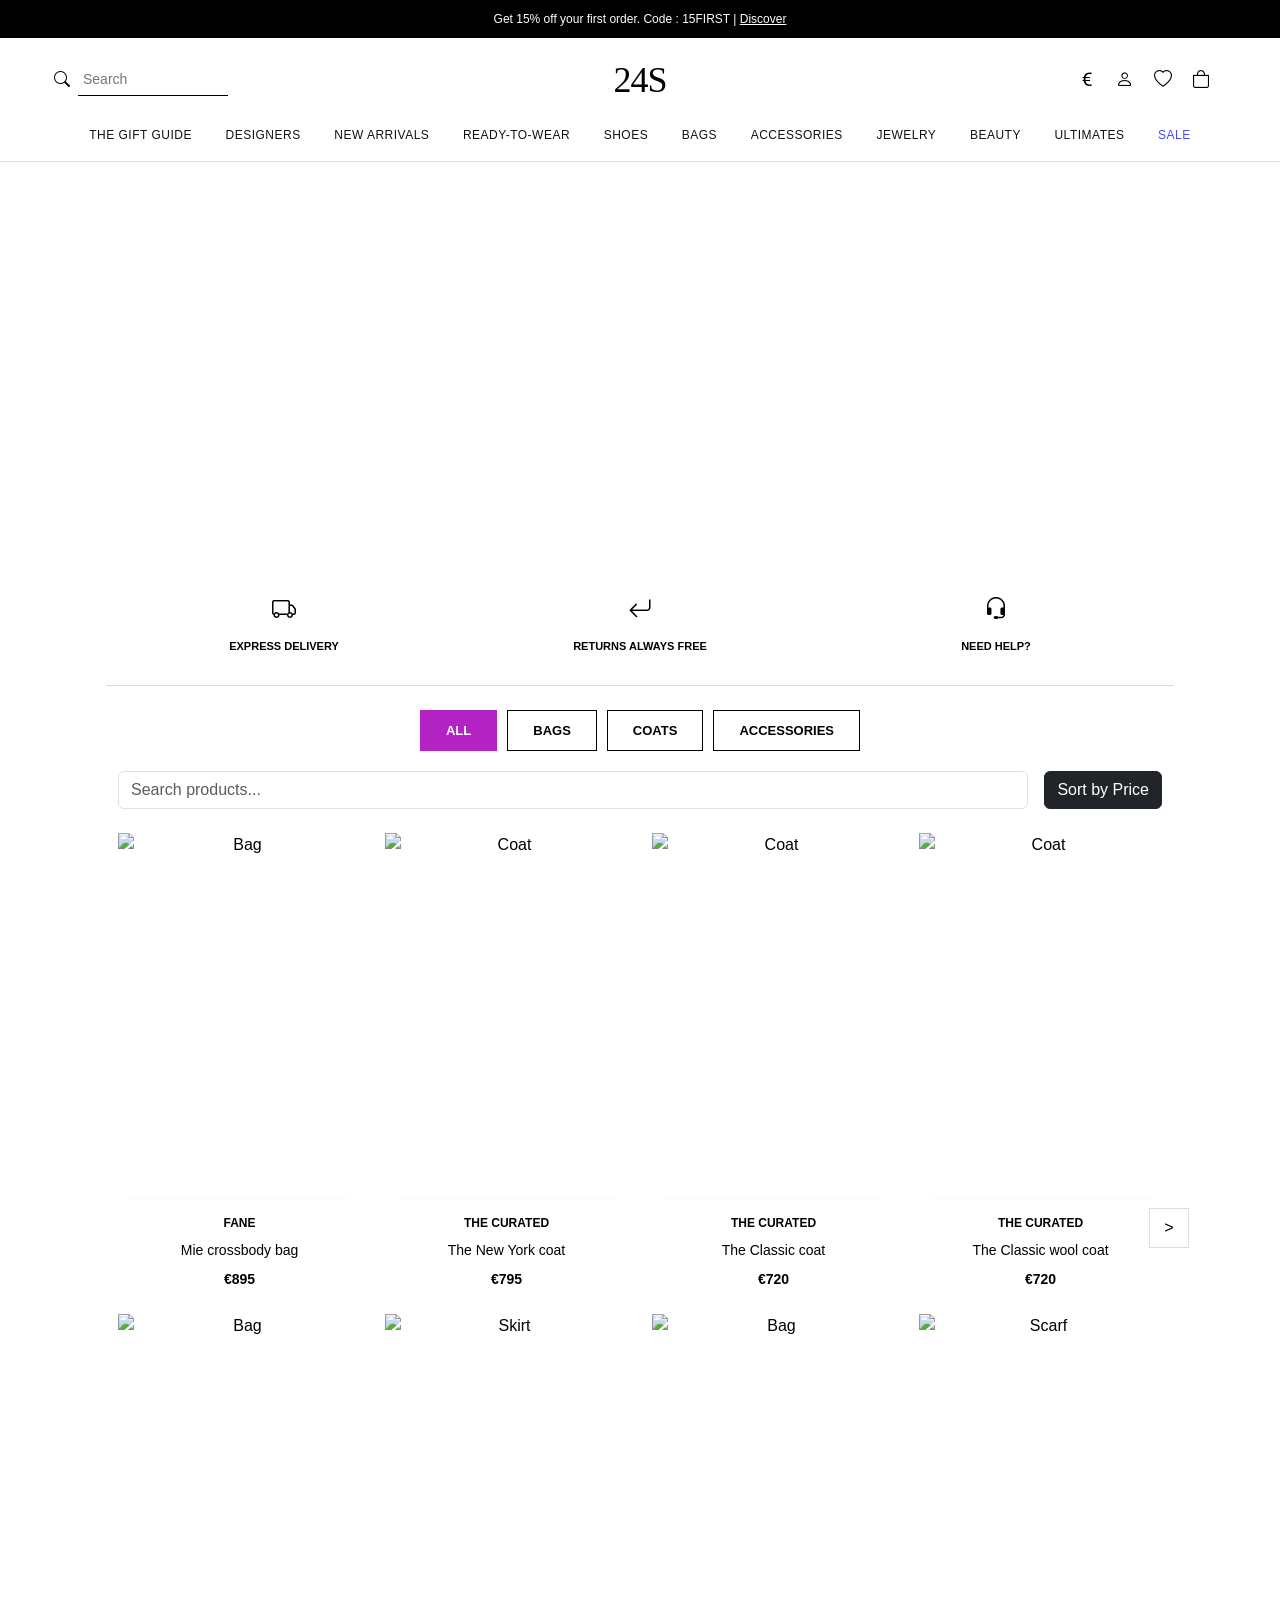
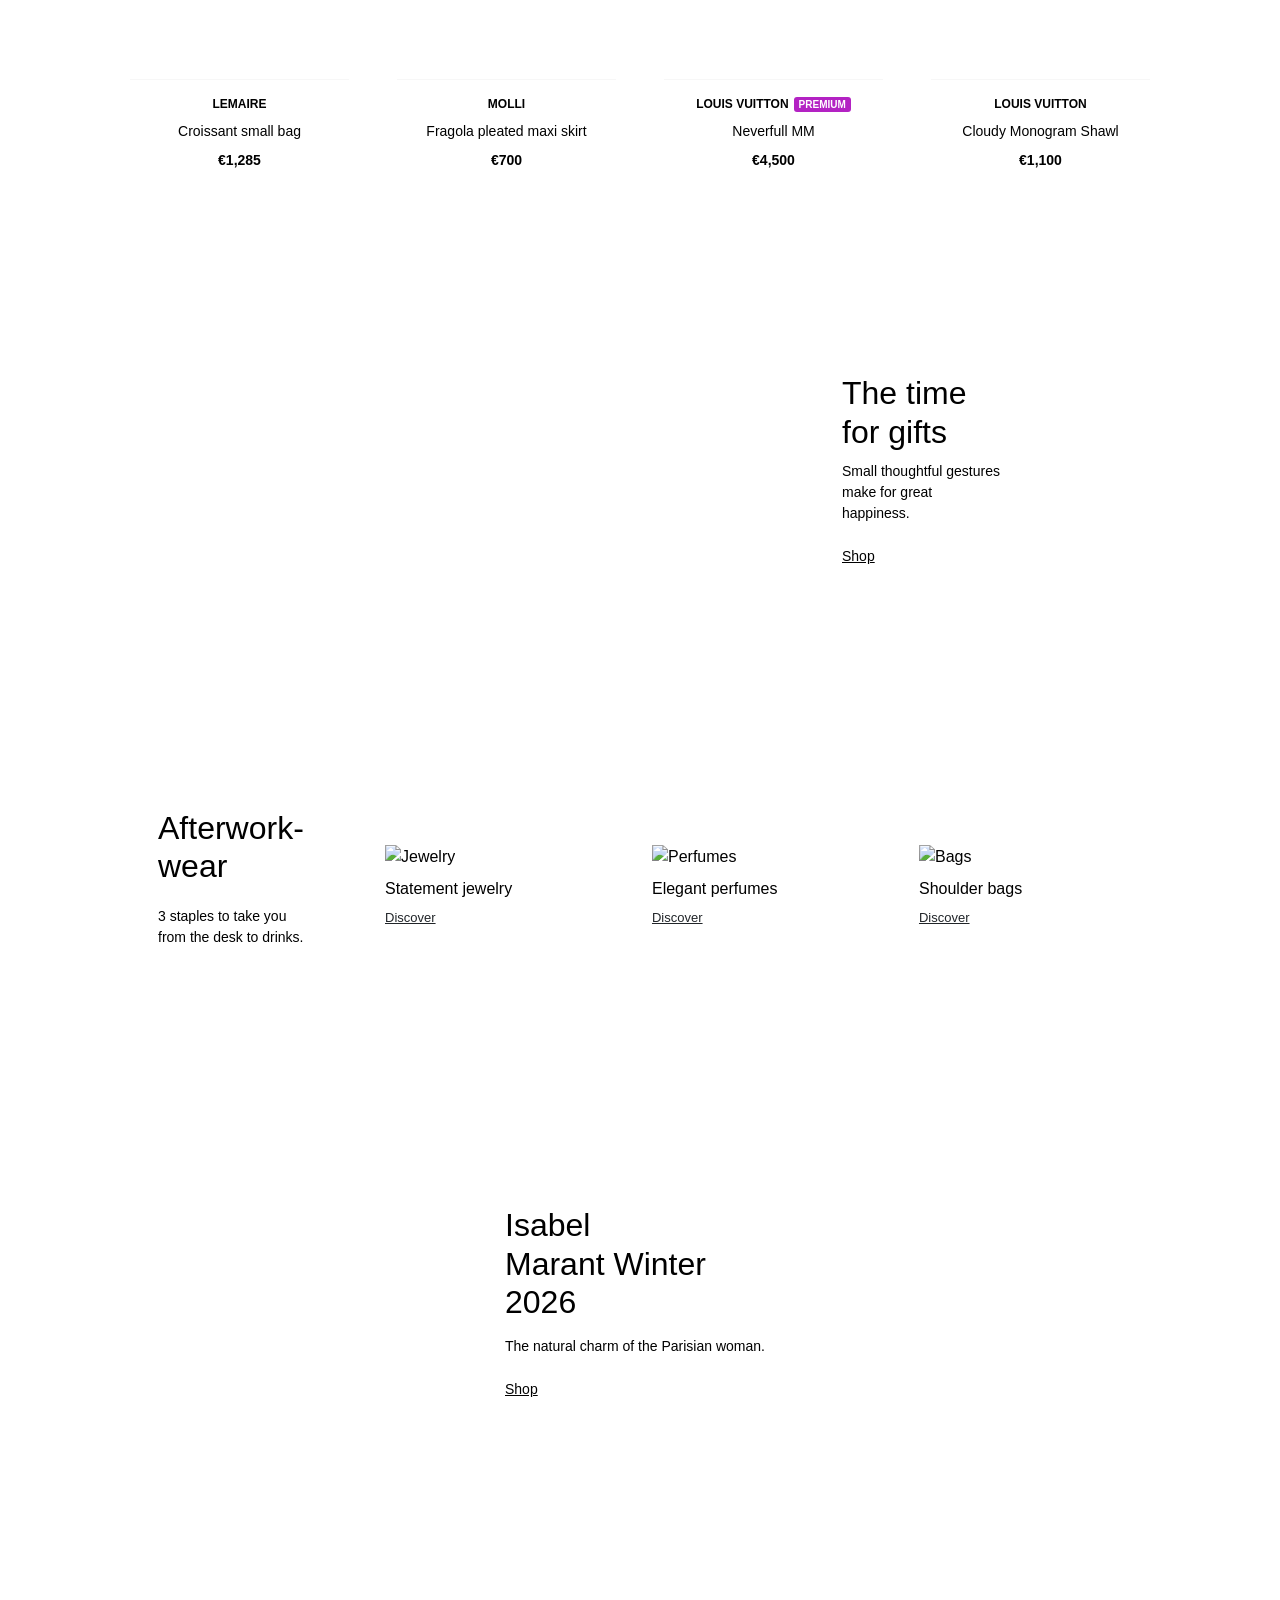
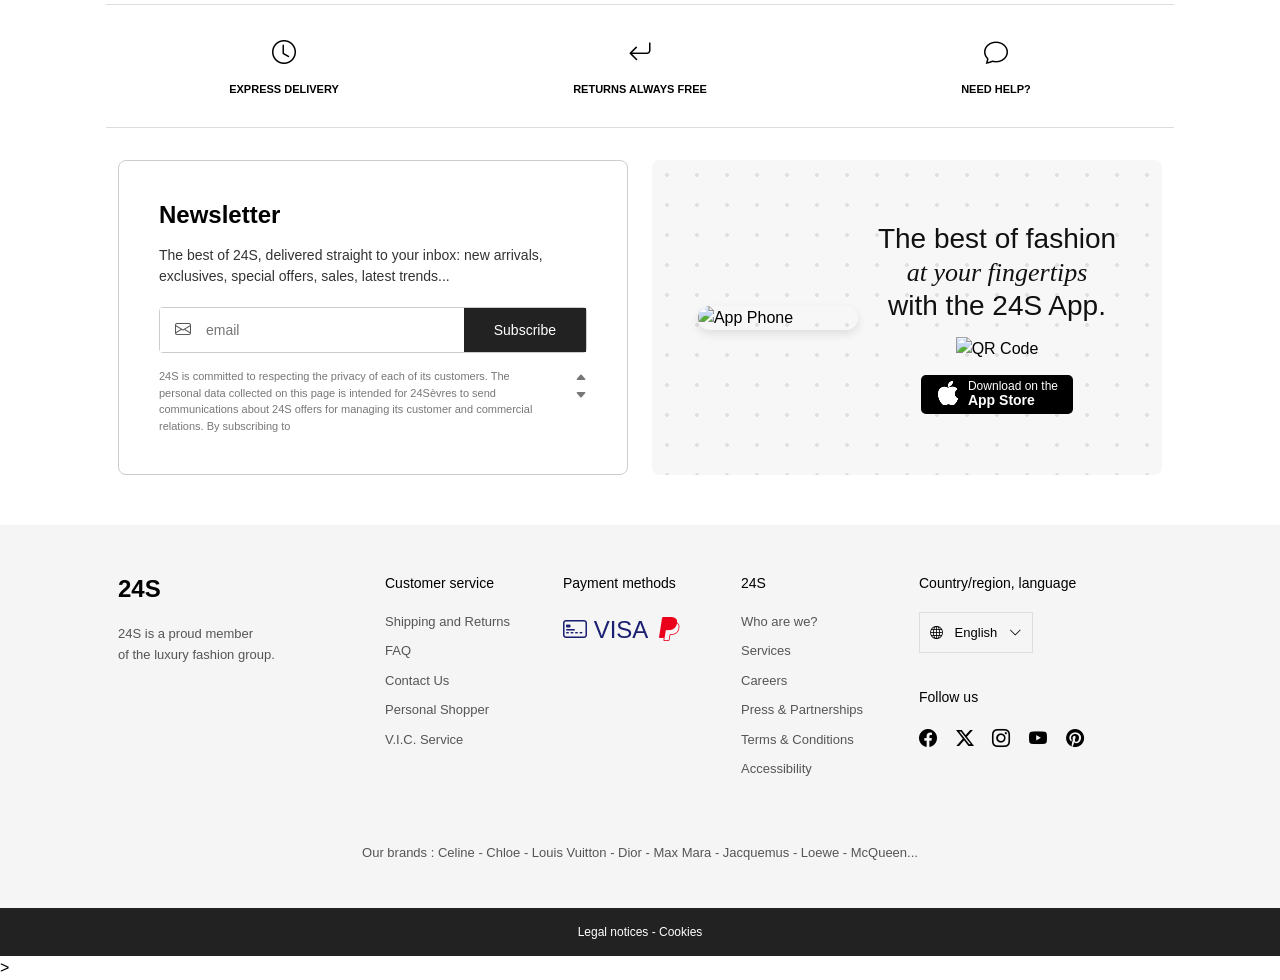
==== commit ab9db274: "midterm: task 3 js search sort premium" ====
--- a/midterm/index.html
+++ b/midterm/index.html
@@ -338,6 +338,32 @@
       </div>
     </div>
 
+    <!-- TASK 3: SEARCH & SORT -->
+    <div class="container px-4 px-lg-5 mt-3 mb-4">
+      <div class="d-flex gap-3">
+        <input
+          type="text"
+          id="searchInput"
+          class="form-control"
+          placeholder="Search products..."
+        />
+        <button id="sortBtn" class="btn btn-dark" style="white-space: nowrap">
+          Sort by Price
+        </button>
+      </div>
+    </div>
+
+    <!-- No Products Message -->
+    <div class="container px-4 px-lg-5">
+      <div
+        id="noProductsMsg"
+        class="text-center d-none"
+        style="font-size: 20px; margin: 50px 0"
+      >
+        No products found
+      </div>
+    </div>
+
     <!-- Product Grid -->
     <div class="container px-4 px-lg-5" id="productGridContainer">
       <div class="row position-relative" id="productGrid">
@@ -792,5 +818,8 @@
 
     <!-- Bootstrap JS (Only needed for the Mobile Hamburger Menu) -->
     <script src="https://cdn.jsdelivr.net/npm/bootstrap@5.3.2/dist/js/bootstrap.bundle.min.js"></script>
+
+    <!-- JS -->>
+    <script src="script.js"></script>
   </body>
 </html>
--- a/midterm/css/styles.css
+++ b/midterm/css/styles.css
@@ -797,7 +797,7 @@
   border-color: hsl(294, 70%, 45%);
 }
 
-/* The Filter Magic using :has() */
+/* The Filter using :has() */
 body:has(#cat-bags:checked) .product:not([data-category="bags"]) {
   display: none;
 }
@@ -807,3 +807,45 @@
 body:has(#cat-accessories:checked) .product:not([data-category="accessories"]) {
   display: none;
 }
+
+/* =========================================
+   TASK 2: CSS GRID & STICKY
+   ========================================= */
+.product-layout-grid {
+  display: grid;
+  grid-template-columns: 1fr;
+  grid-template-areas:
+    "image"
+    "details"
+    "description";
+  gap: 30px;
+}
+
+.product-image-area {
+  grid-area: image;
+}
+
+.product-details-sticky {
+  grid-area: details;
+}
+
+.product-description-area {
+  grid-area: description;
+}
+
+/* Breakpoint BP = 642px */
+@media (min-width: 642px) {
+  .product-layout-grid {
+    grid-template-columns: 1fr 1fr; /* Side by side */
+    grid-template-areas:
+      "image details"
+      "description description";
+    align-items: start;
+  }
+
+  /* Sticky Details Box */
+  .product-details-sticky {
+    position: sticky;
+    top: 72px; /* (N mod 40) + 70 = 72px */
+  }
+}
